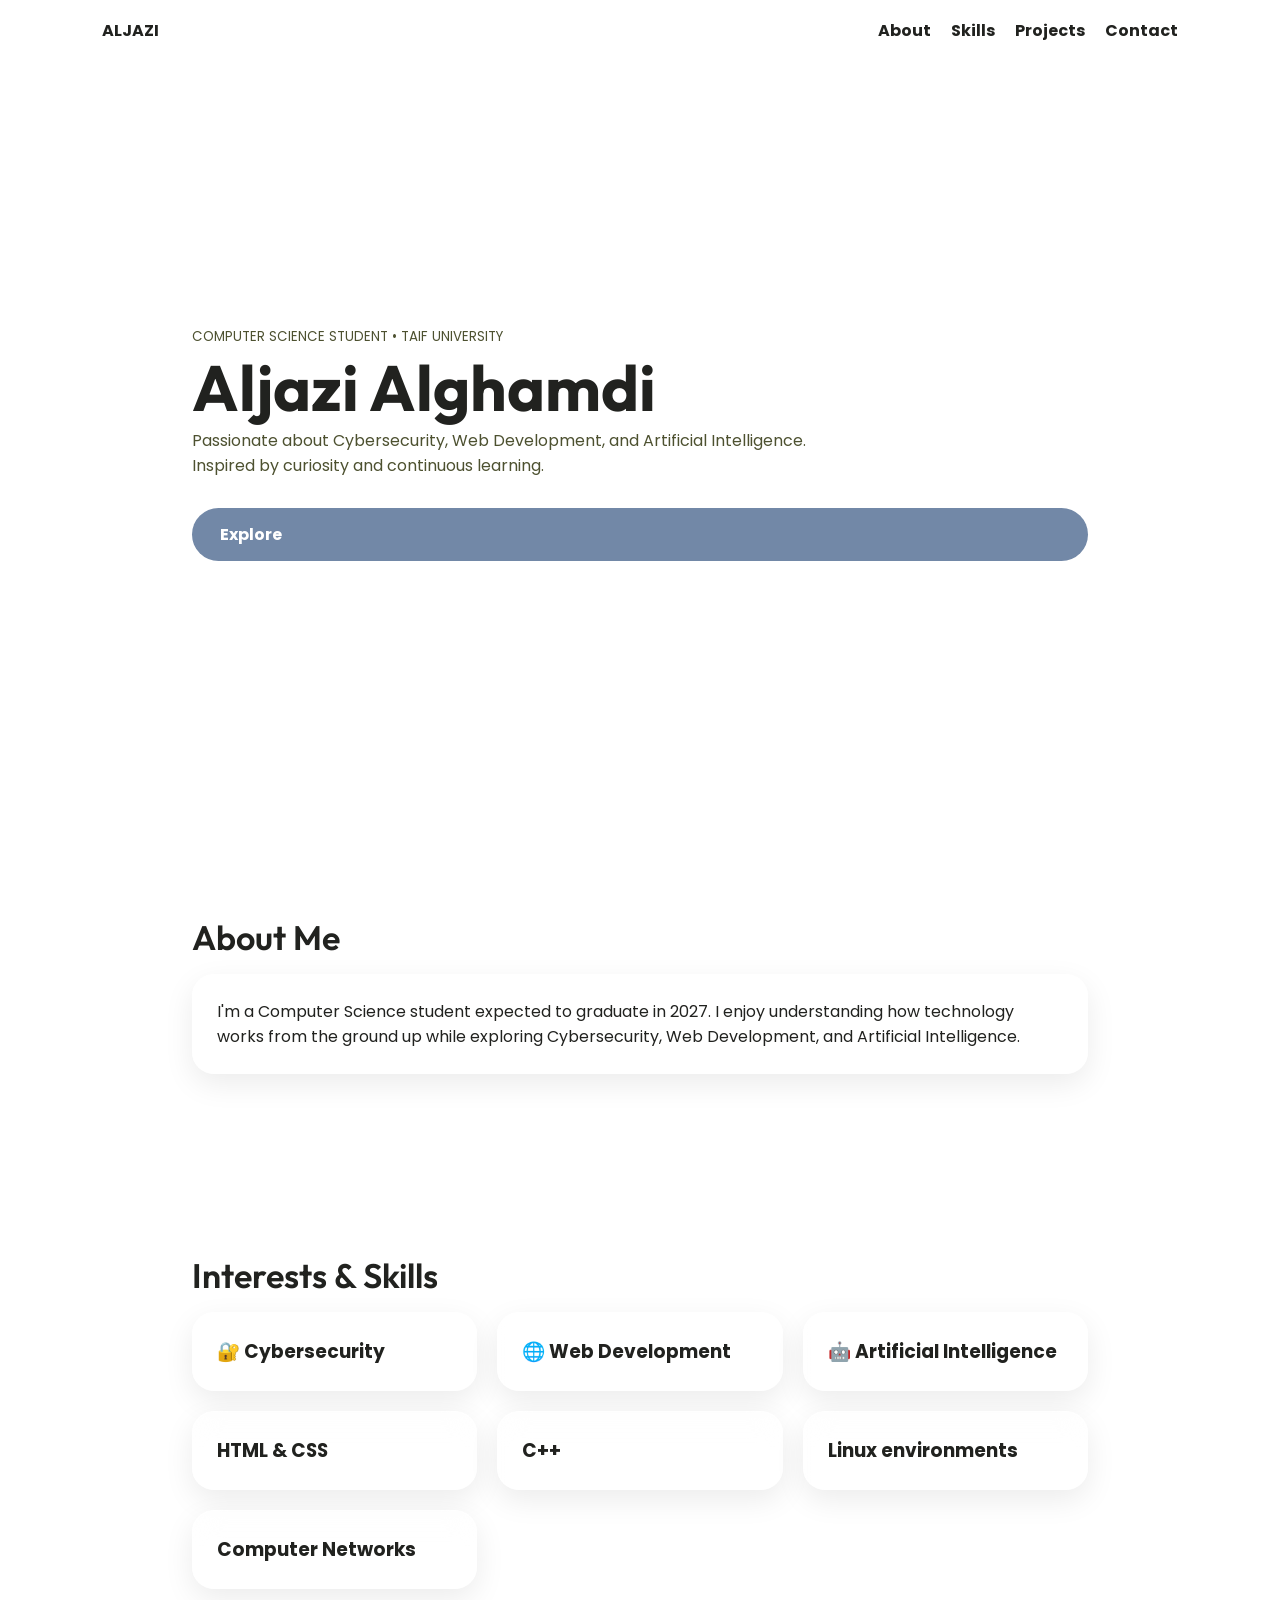
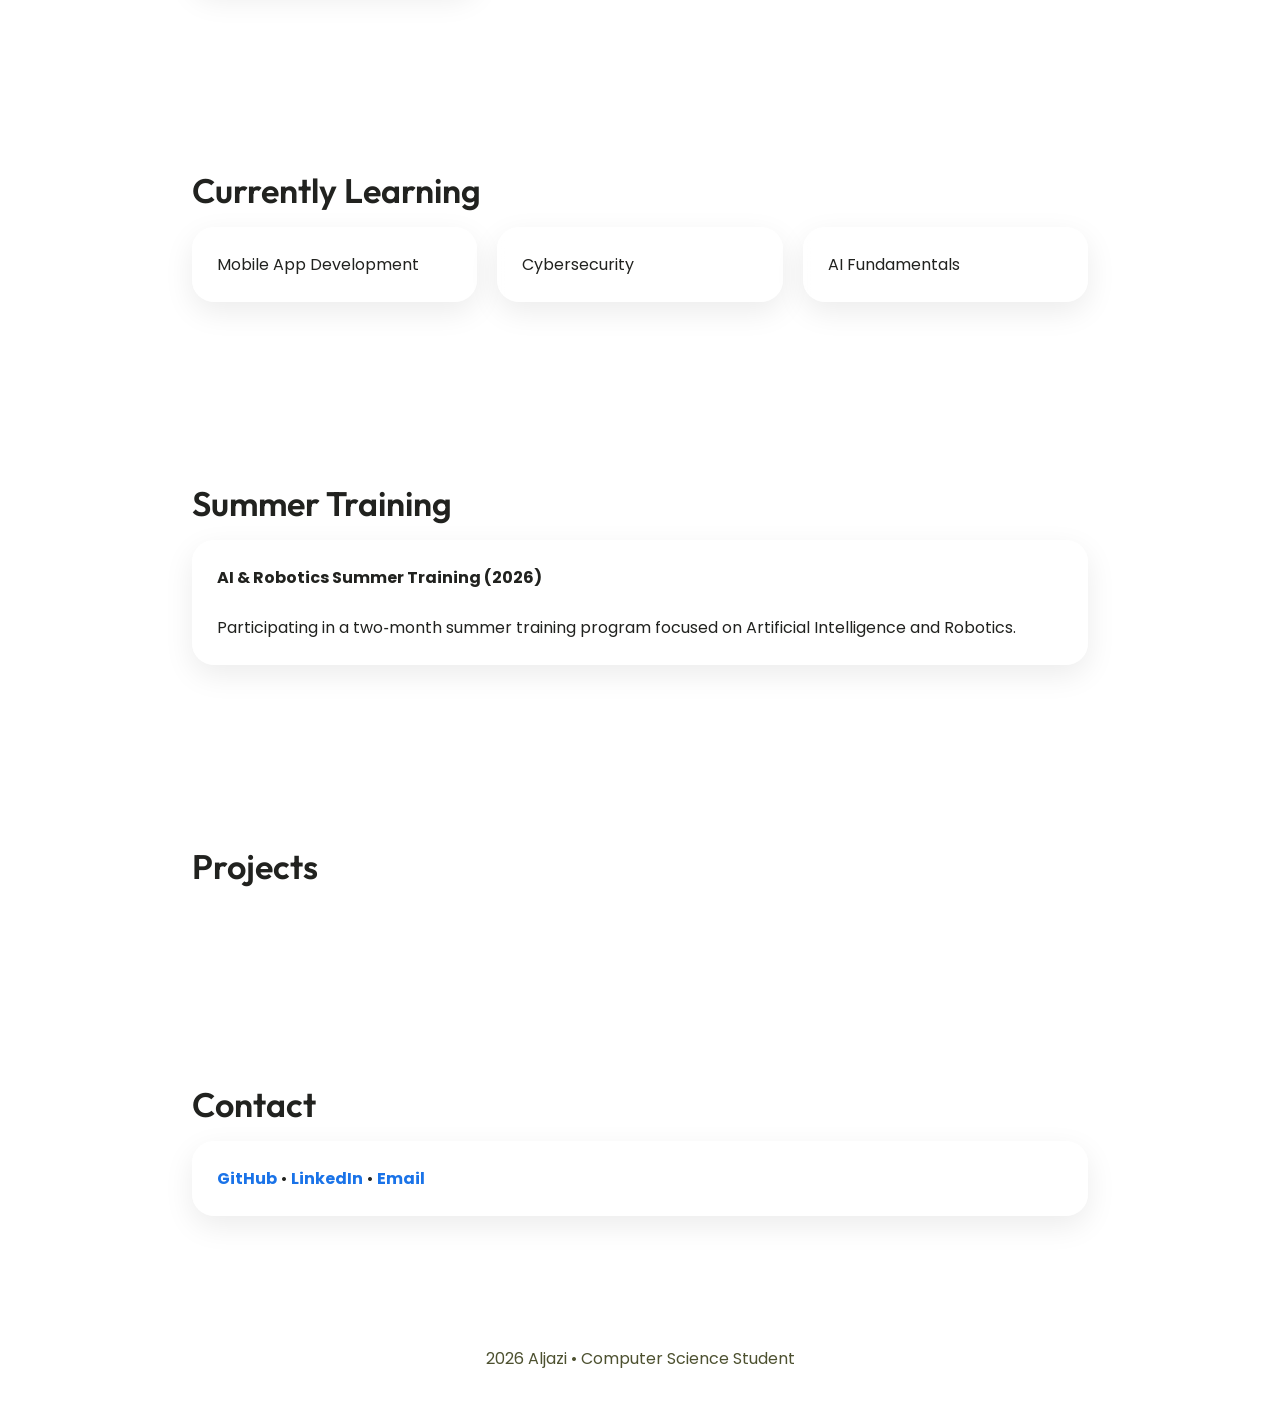
==== index.html @ b94e531d "Rename aljazi_portfolio.html to index.html" ====
<!DOCTYPE html>
<html lang="en">
<head>
<meta charset="UTF-8">
<meta name="viewport" content="width=device-width,initial-scale=1">
<title>Jazi Portfolio</title>
<link href="https://fonts.googleapis.com/css2?family=Outfit:wght@300;500;700&family=Poppins:wght@300;400;600&display=swap" rel="stylesheet">
<style>
:root {
  --accent: #7288A7;
  --text: #21221F;
  --sub: #4D5130;

  --bg-image: url('https://i.pinimg.com/1200x/e5/97/0e/e5970ed272420d6352b190b6c911c621.jpg');
}

* { margin: 0; padding: 0; box-sizing: border-box; }
html { scroll-behavior: smooth; }

body {
  font-family: Poppins, sans-serif;

  background-image: var(--bg-image);
  background-size: cover;
  background-position: center;
  background-repeat: no-repeat;
  background-attachment: scroll;

  color: var(--text);
}

body:before, body:after { display: none; }

header { position: sticky; top: 0; background: rgba(255, 255, 255, .35); backdrop-filter: blur(15px); padding: 18px 8%; display: flex; justify-content: space-between; }
nav a { margin-left: 20px; color: var(--text); text-decoration: none; }
section { max-width: 1100px; margin: auto; padding: 90px 8%; }
.hero { min-height: 85vh; display: flex; flex-direction: column; justify-content: center; }
h1 { font: 700 64px Outfit, sans-serif; }
h2 { font: 600 34px Outfit, sans-serif; margin-bottom: 15px; }
.sub { color: var(--sub); max-width: 650px; }
.btn { display: inline-block; margin-top: 30px; background: var(--accent); padding: 14px 28px; border-radius: 40px; color: #fff; text-decoration: none; }
.grid { display: grid; grid-template-columns: repeat(auto-fit, minmax(220px, 1fr)); gap: 20px; }
.card { background: rgba(255, 255, 255, .45); backdrop-filter: blur(15px); border: 1px solid rgba(255, 255, 255, .5); padding: 24px; border-radius: 22px; box-shadow: 0 10px 30px rgba(0, 0, 0, .08); }
small { color: var(--sub); }
footer { text-align: center; padding: 40px; color: var(--sub); }

a {
  color: #1a73e8;
  text-decoration: none;
  font-weight: bold;
}

.reveal {
  opacity: 0;
  transform: translateY(28px);
  transition: opacity .8s ease, transform .8s ease;
}
.reveal.show {
  opacity: 1;
  transform: translateY(0);
}
@media (prefers-reduced-motion: reduce) {
  .reveal { opacity: 1; transform: none; transition: none; }
}
</style>



</head>

<body>
<header><strong>ALJAZI</strong><nav>
<a href="#about">About</a><a href="#skills">Skills</a><a href="#projects">Projects</a><a href="#contact">Contact</a>
</nav></header>

<section class="hero">
<small>COMPUTER SCIENCE STUDENT • TAIF UNIVERSITY</small>
<h1>Aljazi Alghamdi</h1>
<p class="sub">Passionate about Cybersecurity, Web Development, and Artificial Intelligence. Inspired by curiosity and continuous learning.</p>
<a class="btn" href="#about">Explore</a>
</section>

<section id="about">
<h2 class="reveal">About Me</h2>
<div class="card reveal">
I'm a Computer Science student expected to graduate in 2027. I enjoy understanding how technology works from the ground up while exploring Cybersecurity, Web Development, and Artificial Intelligence.
</div>
</section>

<section id="skills">
<h2 class="reveal">Interests & Skills</h2>
<div class="grid">
<div class="card reveal"><h3>🔐 Cybersecurity</h3></div>
<div class="card reveal"><h3>🌐 Web Development</h3></div>
<div class="card reveal"><h3>🤖 Artificial Intelligence</h3></div>
<div class="card reveal"><h3>HTML & CSS</h3></div>
<div class="card reveal"><h3>C++</h3></div>
<div class="card reveal"><h3>Linux environments</h3></div>
<div class="card reveal"><h3>Computer Networks</h3></div>
</div>
</section>

<section>
<h2 class="reveal">Currently Learning</h2>
<div class="grid">
<div class="card reveal">Mobile App Development</div>
<div class="card reveal">Cybersecurity</div>
<div class="card reveal">AI Fundamentals</div>
</div>
</section>

<section>
<h2 class="reveal">Summer Training</h2>
<div class="card reveal">
<b>AI & Robotics Summer Training (2026)</b><br><br>
Participating in a two‑month summer training program focused on
 Artificial Intelligence and Robotics.
</div>
</section>

<section id="projects">
<h2 class="reveal">Projects</h2>
<div class="grid">
</div>
</section>

<section id="contact">
<h2 class="reveal">Contact</h2>
<div class="card reveal">
<a href="https://github.com/jzi88">GitHub</a> • <a  href="https://www.linkedin.com/in/jazi-alghamdi-b6480a381?utm_source=share_via&utm_content=profile&utm_medium=member_ios">LinkedIn</a> • <a href="https://mail.google.com/mail/?view=cm&fs=1&to=jaziii30jj@gmail.com" target="_blank" rel="noopener">Email </a>
</div>
</section>

<footer> 2026 Aljazi • Computer Science Student</footer>

<script>
  const revealEls = document.querySelectorAll('.reveal');
  const io = new IntersectionObserver((entries) => {
    entries.forEach(entry => {
      if (entry.isIntersecting) {
        entry.target.classList.add('show');
      }
    });
  }, { threshold: 0.15 });
  revealEls.forEach(el => io.observe(el));
</script>

</body></html>
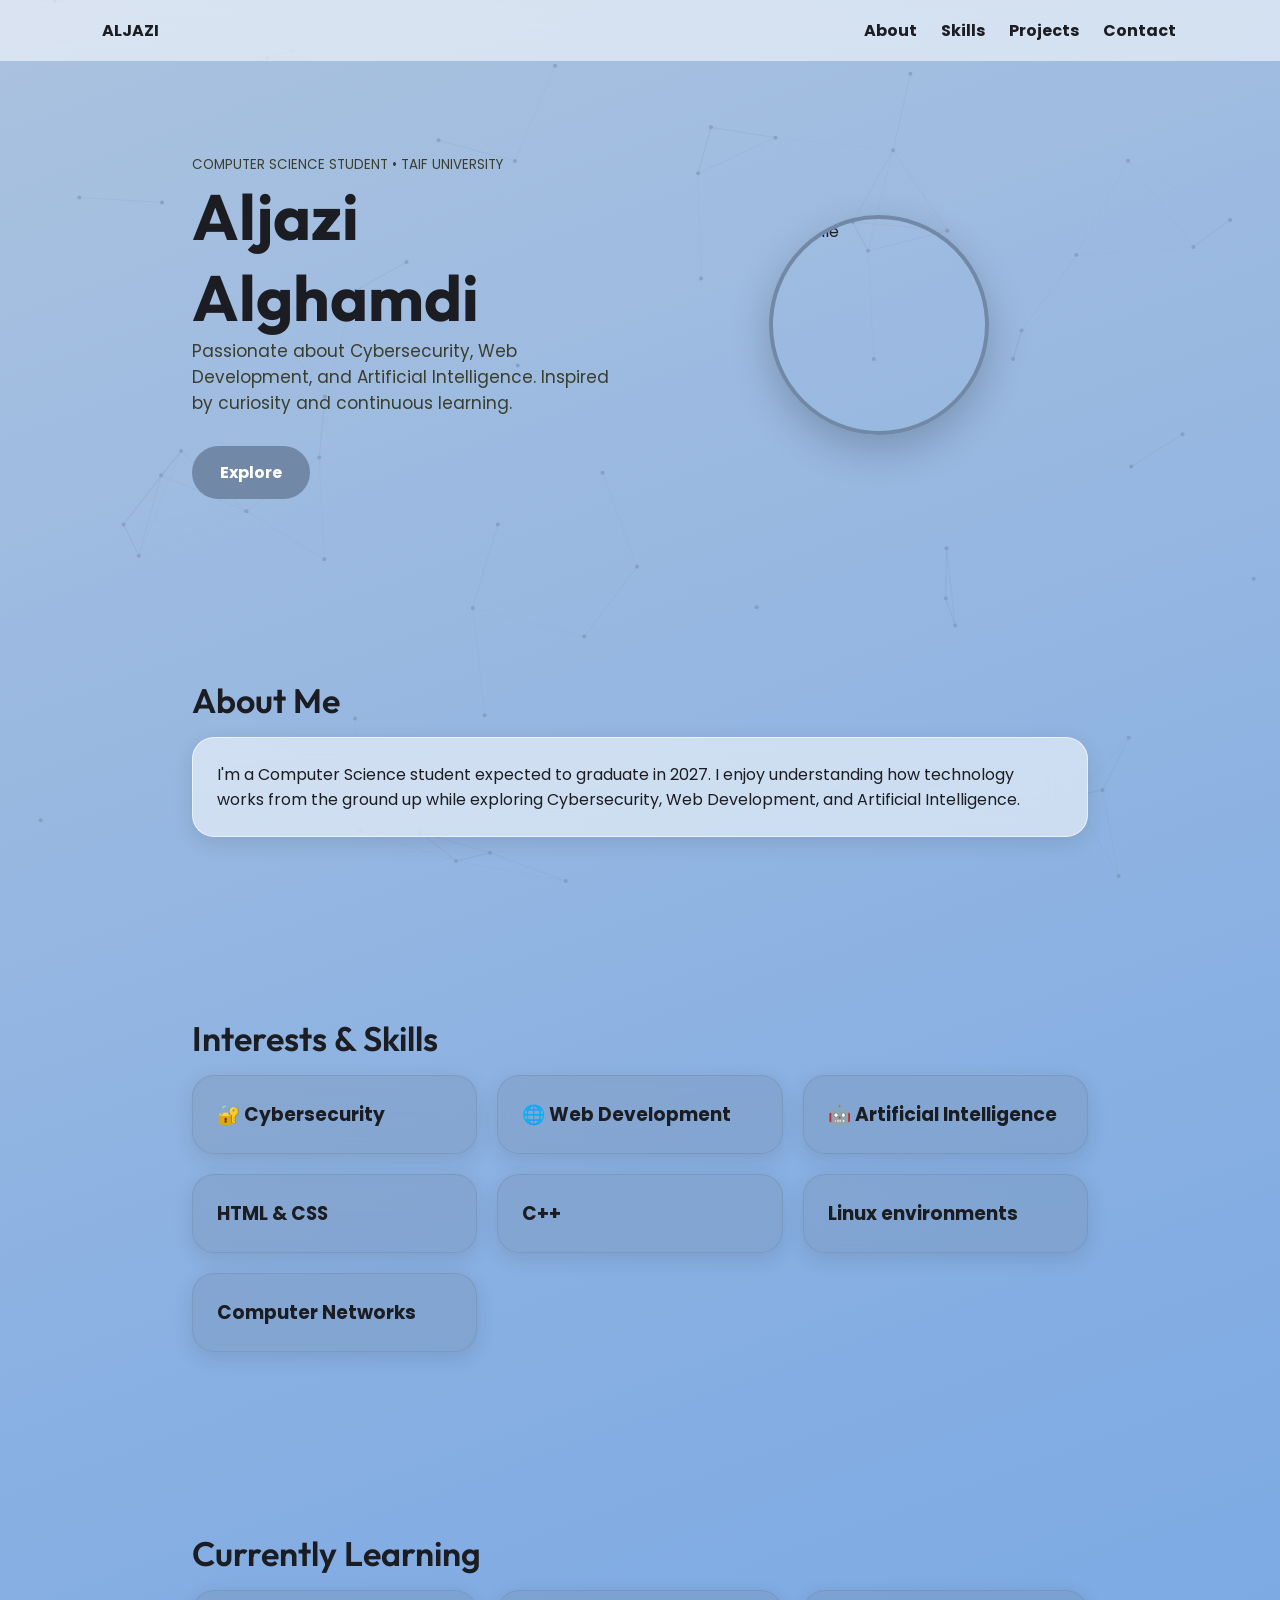
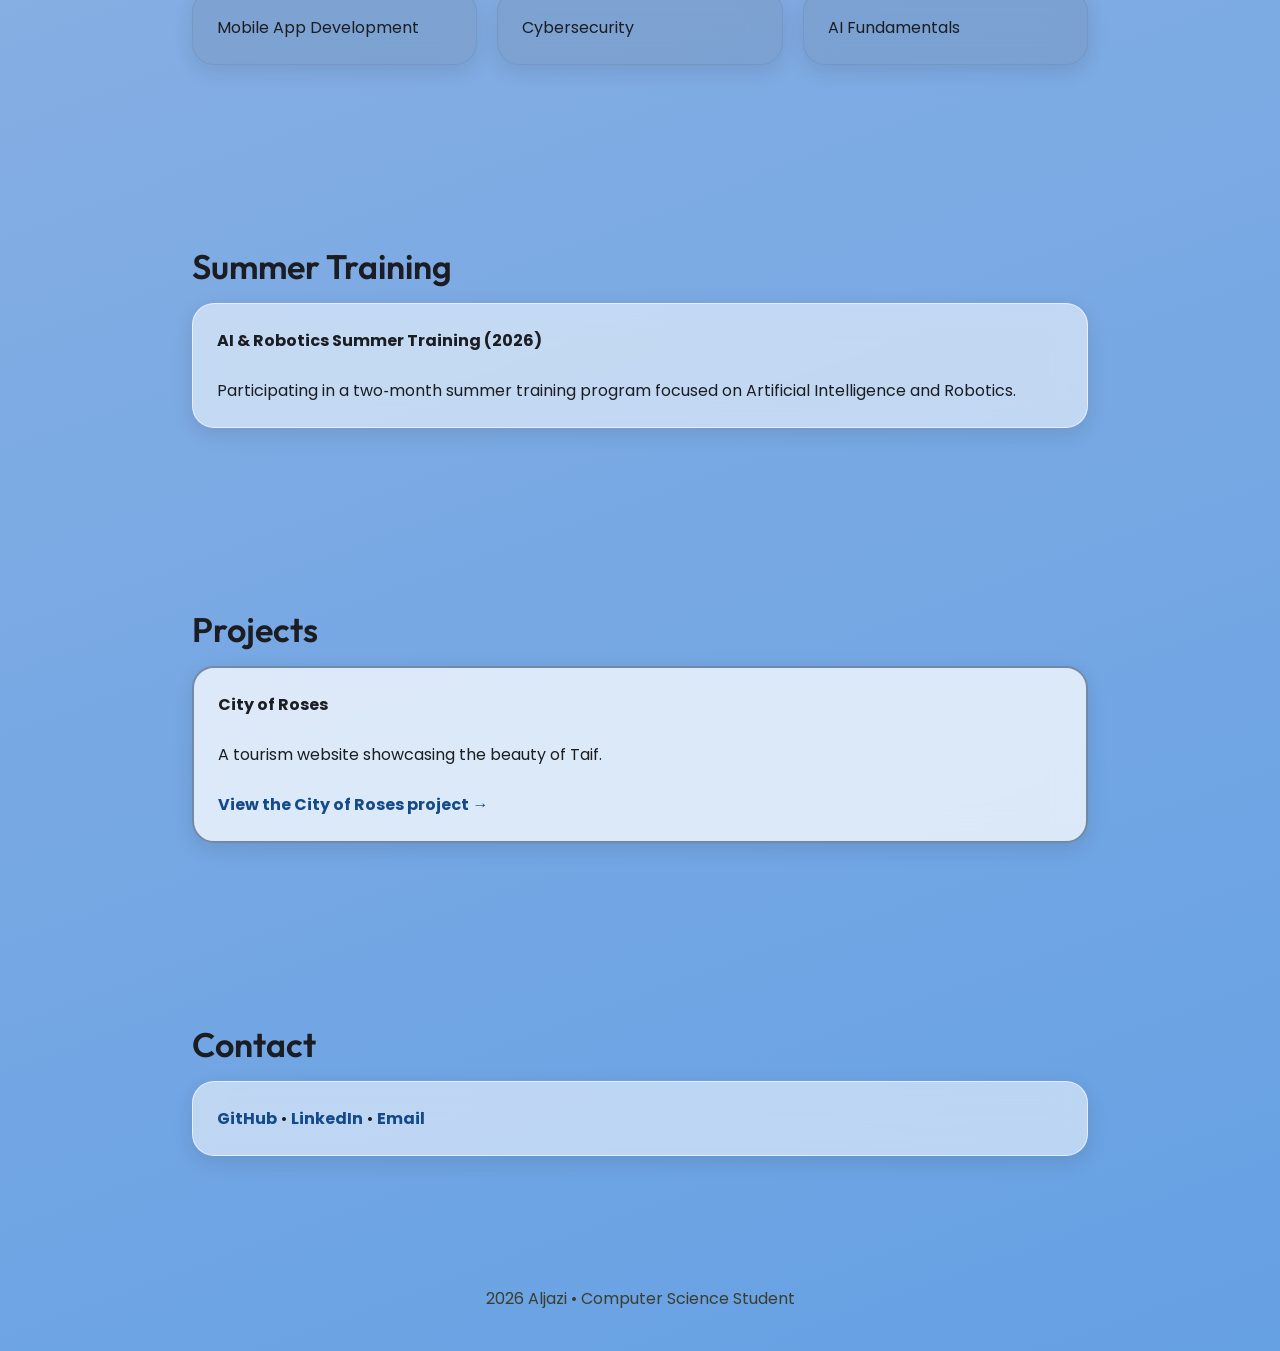
==== commit a77dd64e: "Update index.html" ====
--- a/index.html
+++ b/index.html
@@ -3,69 +3,10 @@
 <head>
 <meta charset="UTF-8">
 <meta name="viewport" content="width=device-width,initial-scale=1">
+<meta name="description" content="Aljazi Alghamdi — Computer Science student at Taif University, interested in Cybersecurity, Web Development, and AI.">
 <title>Jazi Portfolio</title>
 <link href="https://fonts.googleapis.com/css2?family=Outfit:wght@300;500;700&family=Poppins:wght@300;400;600&display=swap" rel="stylesheet">
-<style>
-:root {
-  --accent: #7288A7;
-  --text: #21221F;
-  --sub: #4D5130;
-
-  --bg-image: url('https://i.pinimg.com/1200x/e5/97/0e/e5970ed272420d6352b190b6c911c621.jpg');
-}
-
-* { margin: 0; padding: 0; box-sizing: border-box; }
-html { scroll-behavior: smooth; }
-
-body {
-  font-family: Poppins, sans-serif;
-
-  background-image: var(--bg-image);
-  background-size: cover;
-  background-position: center;
-  background-repeat: no-repeat;
-  background-attachment: scroll;
-
-  color: var(--text);
-}
-
-body:before, body:after { display: none; }
-
-header { position: sticky; top: 0; background: rgba(255, 255, 255, .35); backdrop-filter: blur(15px); padding: 18px 8%; display: flex; justify-content: space-between; }
-nav a { margin-left: 20px; color: var(--text); text-decoration: none; }
-section { max-width: 1100px; margin: auto; padding: 90px 8%; }
-.hero { min-height: 85vh; display: flex; flex-direction: column; justify-content: center; }
-h1 { font: 700 64px Outfit, sans-serif; }
-h2 { font: 600 34px Outfit, sans-serif; margin-bottom: 15px; }
-.sub { color: var(--sub); max-width: 650px; }
-.btn { display: inline-block; margin-top: 30px; background: var(--accent); padding: 14px 28px; border-radius: 40px; color: #fff; text-decoration: none; }
-.grid { display: grid; grid-template-columns: repeat(auto-fit, minmax(220px, 1fr)); gap: 20px; }
-.card { background: rgba(255, 255, 255, .45); backdrop-filter: blur(15px); border: 1px solid rgba(255, 255, 255, .5); padding: 24px; border-radius: 22px; box-shadow: 0 10px 30px rgba(0, 0, 0, .08); }
-small { color: var(--sub); }
-footer { text-align: center; padding: 40px; color: var(--sub); }
-
-a {
-  color: #1a73e8;
-  text-decoration: none;
-  font-weight: bold;
-}
-
-.reveal {
-  opacity: 0;
-  transform: translateY(28px);
-  transition: opacity .8s ease, transform .8s ease;
-}
-.reveal.show {
-  opacity: 1;
-  transform: translateY(0);
-}
-@media (prefers-reduced-motion: reduce) {
-  .reveal { opacity: 1; transform: none; transition: none; }
-}
-</style>
-
-
-
+<link rel="stylesheet" href="style0.css">
 </head>
 
 <body>
@@ -73,11 +14,25 @@
 <a href="#about">About</a><a href="#skills">Skills</a><a href="#projects">Projects</a><a href="#contact">Contact</a>
 </nav></header>
 
-<section class="hero">
-<small>COMPUTER SCIENCE STUDENT • TAIF UNIVERSITY</small>
-<h1>Aljazi Alghamdi</h1>
-<p class="sub">Passionate about Cybersecurity, Web Development, and Artificial Intelligence. Inspired by curiosity and continuous learning.</p>
-<a class="btn" href="#about">Explore</a>
+<section class="hero reveal">
+
+    <div class="hero-text">
+        <small>COMPUTER SCIENCE STUDENT • TAIF UNIVERSITY</small>
+
+        <h1>Aljazi Alghamdi</h1>
+
+        <p class="sub">
+            Passionate about Cybersecurity, Web Development, and Artificial Intelligence.
+            Inspired by curiosity and continuous learning.
+        </p>
+
+        <a class="btn" href="#about">Explore</a>
+    </div>
+
+    <div class="hero-image">
+        <img src="C:\Users\jazi\Downloads\port\images\profile.png" alt="Profile">
+    </div>
+
 </section>
 
 <section id="about">
@@ -90,22 +45,22 @@
 <section id="skills">
 <h2 class="reveal">Interests & Skills</h2>
 <div class="grid">
-<div class="card reveal"><h3>🔐 Cybersecurity</h3></div>
-<div class="card reveal"><h3>🌐 Web Development</h3></div>
-<div class="card reveal"><h3>🤖 Artificial Intelligence</h3></div>
-<div class="card reveal"><h3>HTML & CSS</h3></div>
-<div class="card reveal"><h3>C++</h3></div>
-<div class="card reveal"><h3>Linux environments</h3></div>
-<div class="card reveal"><h3>Computer Networks</h3></div>
+<div class="card card-alt reveal"><h3>🔐 Cybersecurity</h3></div>
+<div class="card card-alt reveal"><h3>🌐 Web Development</h3></div>
+<div class="card card-alt reveal"><h3>🤖 Artificial Intelligence</h3></div>
+<div class="card card-alt reveal"><h3>HTML & CSS</h3></div>
+<div class="card card-alt reveal"><h3>C++</h3></div>
+<div class="card card-alt reveal"><h3>Linux environments</h3></div>
+<div class="card card-alt reveal"><h3>Computer Networks</h3></div>
 </div>
 </section>
 
 <section>
 <h2 class="reveal">Currently Learning</h2>
 <div class="grid">
-<div class="card reveal">Mobile App Development</div>
-<div class="card reveal">Cybersecurity</div>
-<div class="card reveal">AI Fundamentals</div>
+<div class="card card-alt reveal">Mobile App Development</div>
+<div class="card card-alt reveal">Cybersecurity</div>
+<div class="card card-alt reveal">AI Fundamentals</div>
 </div>
 </section>
 
@@ -120,14 +75,18 @@
 
 <section id="projects">
 <h2 class="reveal">Projects</h2>
-<div class="grid">
+<div class="card card-highlight reveal">
+<b>City of Roses</b><br><br>
+A tourism website showcasing the beauty of Taif.
+<br><br>
+<a href="https://jzi88.github.io/city-of-roses/">View the City of Roses project →</a>
 </div>
 </section>
 
 <section id="contact">
 <h2 class="reveal">Contact</h2>
 <div class="card reveal">
-<a href="https://github.com/jzi88">GitHub</a> • <a  href="https://www.linkedin.com/in/jazi-alghamdi-b6480a381?utm_source=share_via&utm_content=profile&utm_medium=member_ios">LinkedIn</a> • <a href="https://mail.google.com/mail/?view=cm&fs=1&to=jaziii30jj@gmail.com" target="_blank" rel="noopener">Email </a>
+<a href="https://github.com/jzi88">GitHub</a> • <a href="https://www.linkedin.com/in/jazi-alghamdi-b6480a381?utm_source=share_via&utm_content=profile&utm_medium=member_ios">LinkedIn</a> • <a href="mailto:jaziii30jj@gmail.com">Email</a>
 </div>
 </section>
 
@@ -145,4 +104,85 @@
   revealEls.forEach(el => io.observe(el));
 </script>
 
-</body></html>
+</body>
+
+<canvas id="network-canvas" style="position:fixed;top:0;left:0;width:100%;height:100%;pointer-events:none;z-index:0;opacity:0.5;"></canvas>
+
+<script>
+const netCanvas = document.getElementById('network-canvas');
+const netCtx = netCanvas.getContext('2d');
+netCanvas.width = window.innerWidth;
+netCanvas.height = window.innerHeight;
+
+let mouse = { x: null, y: null };
+let dots = [];
+const dotCount = 60;
+
+for (let i = 0; i < dotCount; i++) {
+  dots.push({
+    x: Math.random() * netCanvas.width,
+    y: Math.random() * netCanvas.height,
+    vx: (Math.random() - 0.5) * 0.5,
+    vy: (Math.random() - 0.5) * 0.5
+  });
+}
+
+window.addEventListener('mousemove', (e) => {
+  mouse.x = e.clientX;
+  mouse.y = e.clientY;
+});
+
+window.addEventListener('resize', () => {
+  netCanvas.width = window.innerWidth;
+  netCanvas.height = window.innerHeight;
+});
+
+function drawNetwork() {
+  netCtx.clearRect(0, 0, netCanvas.width, netCanvas.height);
+
+  dots.forEach(dot => {
+    dot.x += dot.vx;
+    dot.y += dot.vy;
+
+    if (dot.x < 0 || dot.x > netCanvas.width) dot.vx *= -1;
+    if (dot.y < 0 || dot.y > netCanvas.height) dot.vy *= -1;
+
+    if (mouse.x) {
+      const dx = mouse.x - dot.x;
+      const dy = mouse.y - dot.y;
+      const dist = Math.sqrt(dx * dx + dy * dy);
+      if (dist < 120) {
+        dot.x -= dx * 0.01;
+        dot.y -= dy * 0.01;
+      }
+    }
+
+    netCtx.beginPath();
+    netCtx.arc(dot.x, dot.y, 2, 0, Math.PI * 2);
+    netCtx.fillStyle = '#7288A7';
+    netCtx.fill();
+  });
+
+  for (let i = 0; i < dots.length; i++) {
+    for (let j = i + 1; j < dots.length; j++) {
+      const dx = dots[i].x - dots[j].x;
+      const dy = dots[i].y - dots[j].y;
+      const dist = Math.sqrt(dx * dx + dy * dy);
+      if (dist < 130) {
+        netCtx.beginPath();
+        netCtx.moveTo(dots[i].x, dots[i].y);
+        netCtx.lineTo(dots[j].x, dots[j].y);
+        netCtx.strokeStyle = `rgba(114, 136, 167, ${1 - dist / 130})`;
+        netCtx.lineWidth = 0.6;
+        netCtx.stroke();
+      }
+    }
+  }
+
+  requestAnimationFrame(drawNetwork);
+}
+
+drawNetwork();
+</script>
+
+</html>
--- a/style0.css
+++ b/style0.css
@@ -0,0 +1,208 @@
+:root {
+  --accent: #7288A7;
+  --text: #1B1D22;
+  --sub: #3A3E2E;
+}
+
+* {
+  margin: 0;
+  padding: 0;
+  box-sizing: border-box;
+}
+
+html {
+  scroll-behavior: smooth;
+}
+
+body {
+  font-family: Poppins, sans-serif;
+  background: linear-gradient(160deg, #abc2df 0%, #83ade3 50%, #66a1e4 100%);
+  color: var(--text);
+}
+
+header {
+  position: sticky;
+  top: 0;
+  background: rgba(255, 255, 255, .55);
+  backdrop-filter: blur(15px);
+  padding: 18px 8%;
+  display: flex;
+  justify-content: space-between;
+  z-index: 10;
+}
+
+nav a {
+  margin-left: 20px;
+  color: var(--text);
+  text-decoration: none;
+  padding: 4px 2px;
+  border-bottom: 2px solid transparent;
+  transition: border-color .25s ease;
+}
+
+nav a:hover {
+  border-color: var(--accent);
+}
+
+section {
+  max-width: 1100px;
+  margin: auto;
+  padding: 90px 8%;
+}
+
+.hero{
+    display:flex;
+    justify-content:space-between;
+    align-items:center;
+    gap:60px;
+    flex-wrap:wrap;
+}
+
+.hero-text{
+    flex:1;
+}
+
+.hero-image{
+    flex:1;
+    display:flex;
+    justify-content:center;
+}
+
+.hero-image img{
+    width:220px;
+    height:220px;
+    object-fit:cover;
+
+    border-radius:50%;
+
+    border:4px solid #7288A7;
+
+    box-shadow:0 15px 40px rgba(0,0,0,.2);
+}
+
+h1 {
+  font: 700 clamp(36px, 8vw, 64px) Outfit, sans-serif;
+}
+
+h2 {
+  font: 600 clamp(24px, 5vw, 34px) Outfit, sans-serif;
+  margin-bottom: 15px;
+}
+
+.sub {
+  color: var(--sub);
+  max-width: 650px;
+  font-size: clamp(15px, 2vw, 17px);
+}
+
+.btn {
+  display: inline-block;
+  margin-top: 30px;
+  background: var(--accent);
+  padding: 14px 28px;
+  border-radius: 40px;
+  color: #fff;
+  text-decoration: none;
+  transition: transform .25s ease, box-shadow .25s ease;
+}
+
+.btn:hover {
+  transform: translateY(-2px);
+  box-shadow: 0 8px 18px rgba(0,0,0,.18);
+}
+
+.grid {
+  display: grid;
+  grid-template-columns: repeat(auto-fit, minmax(220px, 1fr));
+  gap: 20px;
+}
+
+.card {
+  background: rgba(255, 255, 255, .55);
+  backdrop-filter: blur(15px);
+  border: 1px solid rgba(255, 255, 255, .6);
+  padding: 24px;
+  border-radius: 22px;
+  box-shadow: 0 6px 20px rgba(33, 34, 31, .12);
+  color: var(--text);
+  transition: transform .25s ease, box-shadow .25s ease;
+}
+
+.card:hover {
+  transform: translateY(-4px);
+  box-shadow: 0 10px 26px rgba(233, 235, 231, 0.509);
+}
+
+.card-alt {
+  background: rgba(114, 136, 167, .28);
+  border-color: rgba(114, 136, 167, .4);
+}
+
+.card-highlight {
+  background: rgba(255, 255, 255, .75);
+  border: 2px solid var(--accent);
+}
+
+small {
+  color: var(--sub);
+}
+
+footer {
+  text-align: center;
+  padding: 40px;
+  color: var(--sub);
+}
+
+a {
+  color: #144A8C;
+  text-decoration: none;
+  font-weight: bold;
+}
+
+a:focus-visible,
+button:focus-visible {
+  outline: 3px solid var(--accent);
+  outline-offset: 3px;
+  border-radius: 4px;
+}
+
+.reveal {
+  opacity: 0;
+  transform: translateY(28px);
+  transition: opacity .8s ease, transform .8s ease;
+}
+
+.reveal.show {
+  opacity: 1;
+  transform: translateY(0);
+}
+
+@media (prefers-reduced-motion: reduce) {
+  .reveal {
+    opacity: 1;
+    transform: none;
+    transition: none;
+  }
+}
+
+#network-canvas{
+    position: fixed;
+    top: 0;
+    left: 0;
+    width: 100%;
+    height: 100%;
+    pointer-events: none;
+    z-index: -1;
+    opacity: 0.5;
+}
+
+header,
+section,
+footer{
+    position: relative;
+    z-index: 1;
+}
+.card{
+    position: relative;
+    z-index: 2;
+}
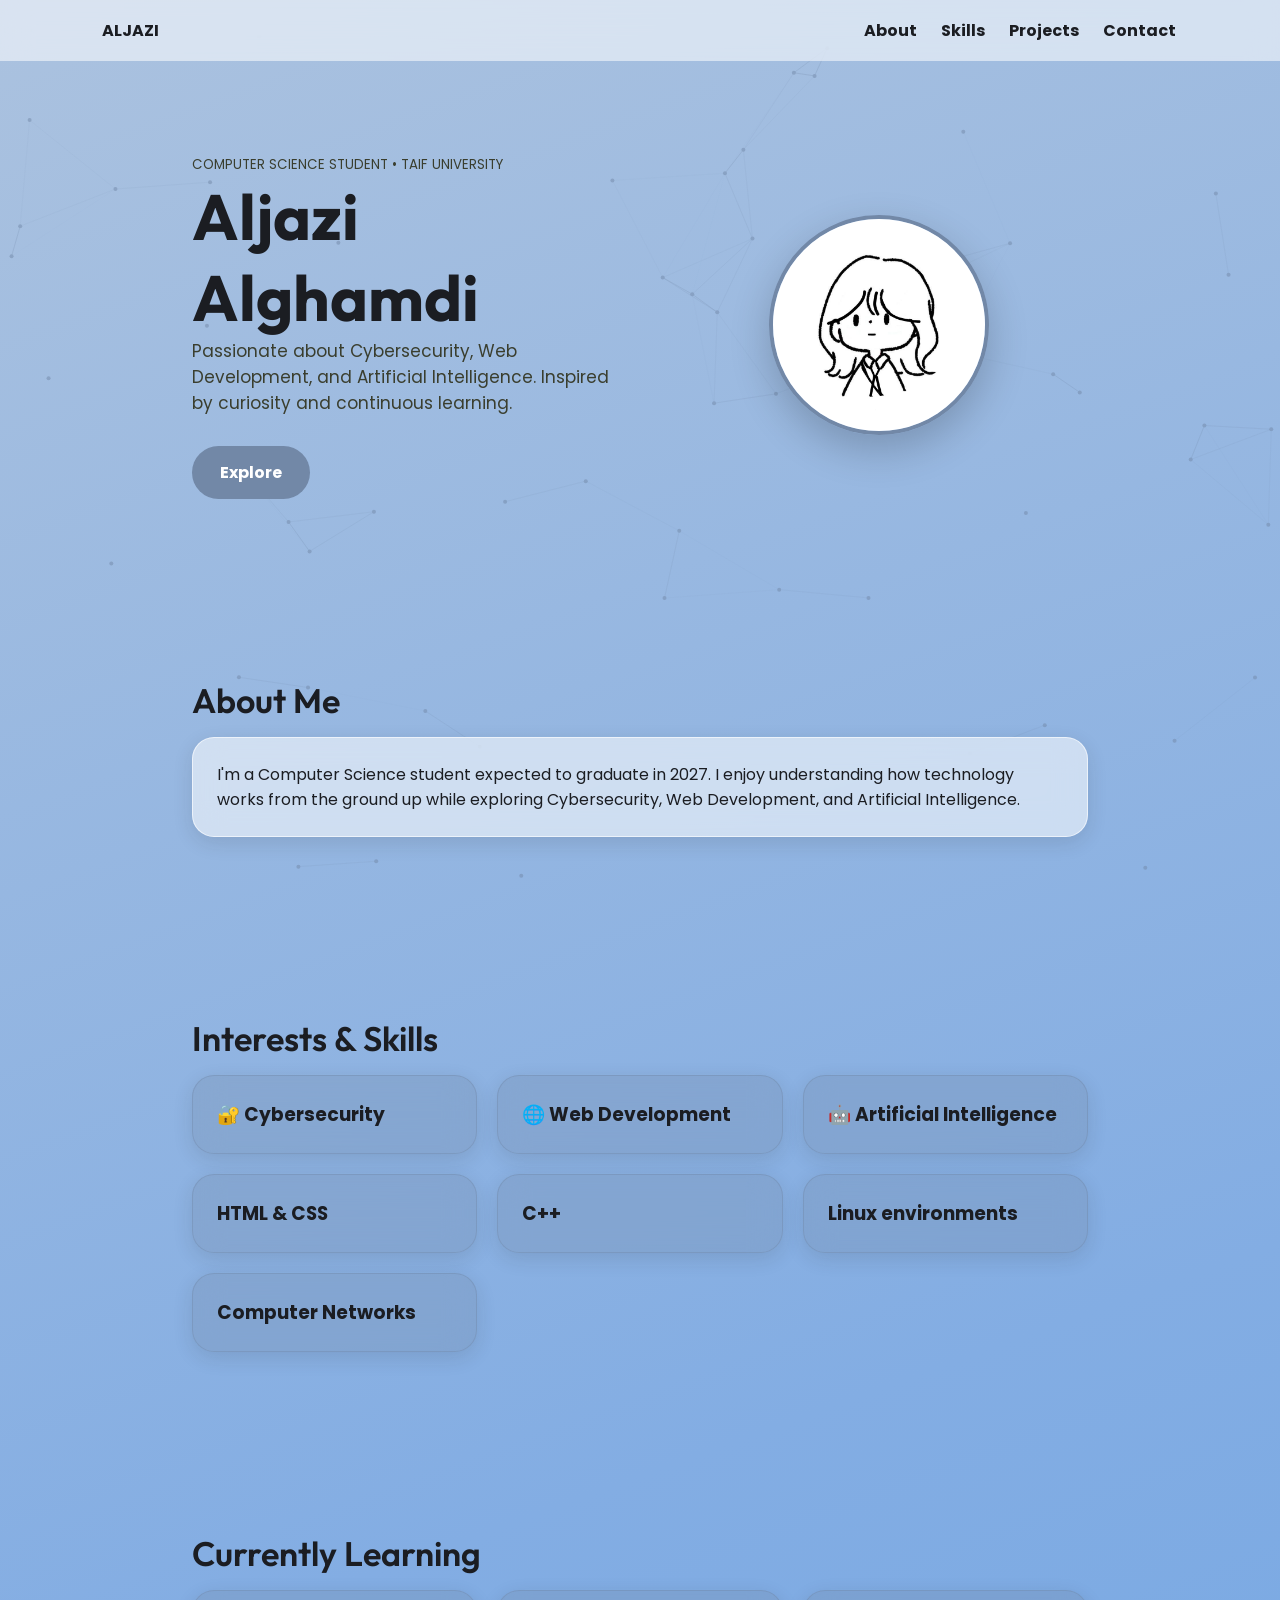
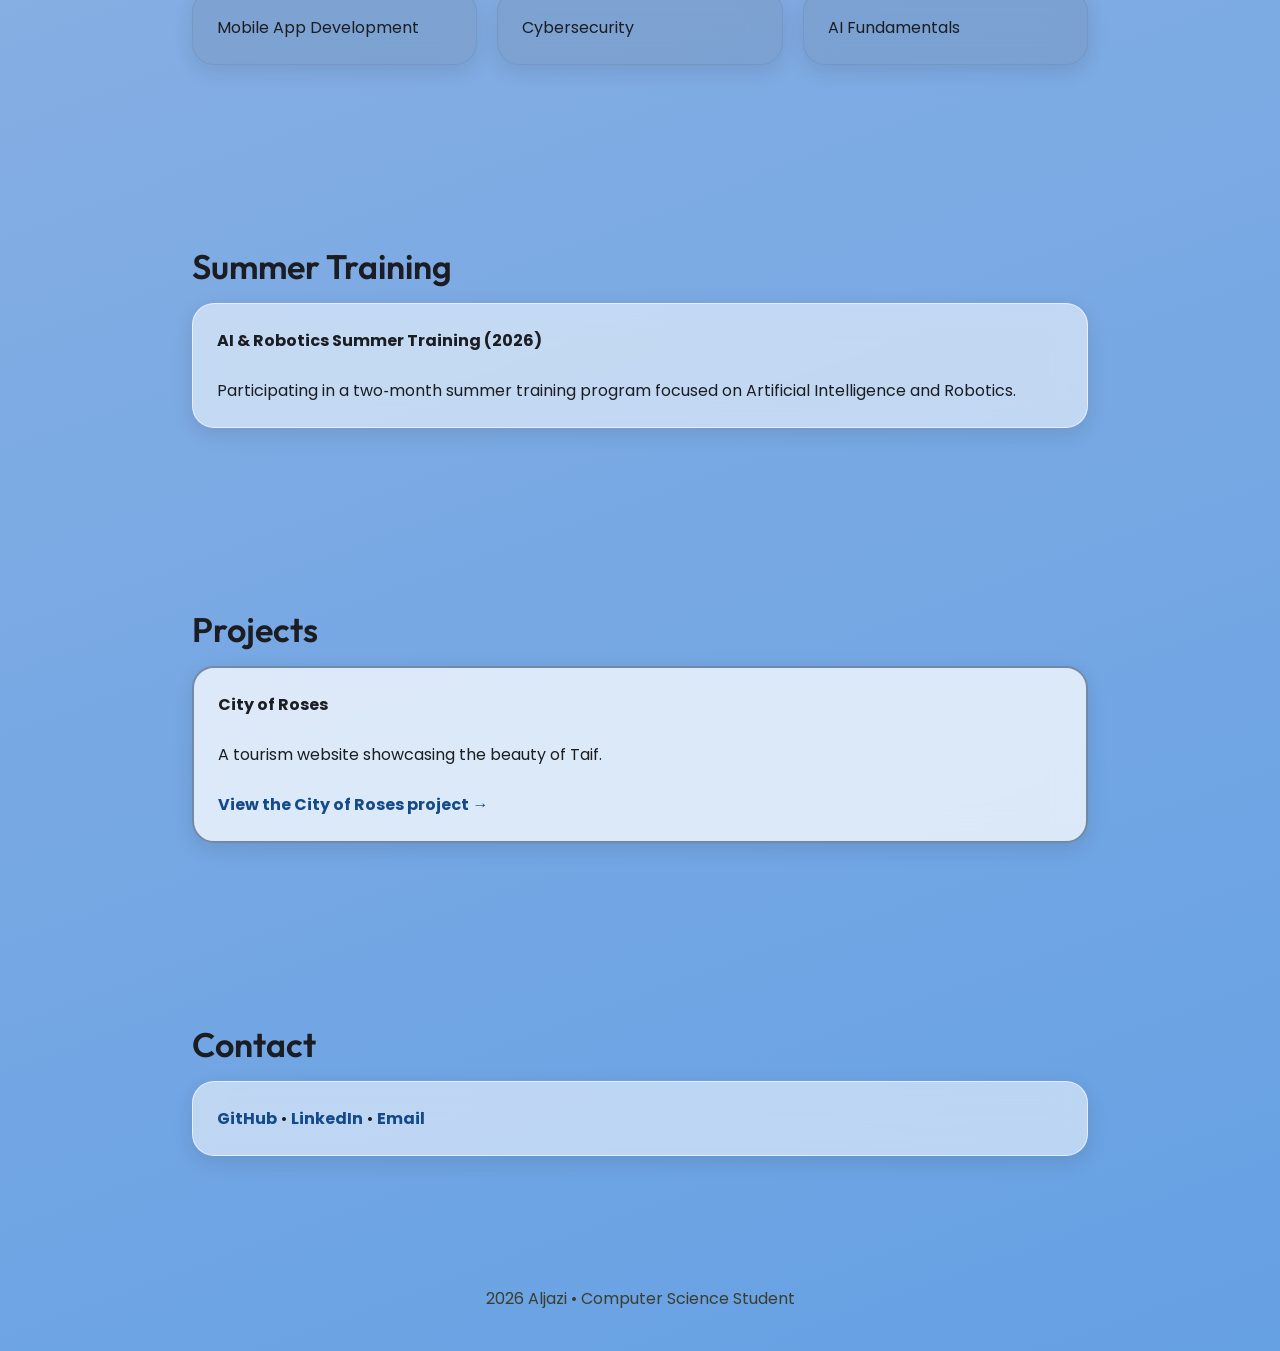
==== commit 5de96941: "Update index.html" ====
--- a/index.html
+++ b/index.html
@@ -30,7 +30,7 @@
     </div>
 
     <div class="hero-image">
-        <img src="C:\Users\jazi\Downloads\port\images\profile.png" alt="Profile">
+        <img src="images\profile.png" alt="Profile">
     </div>
 
 </section>
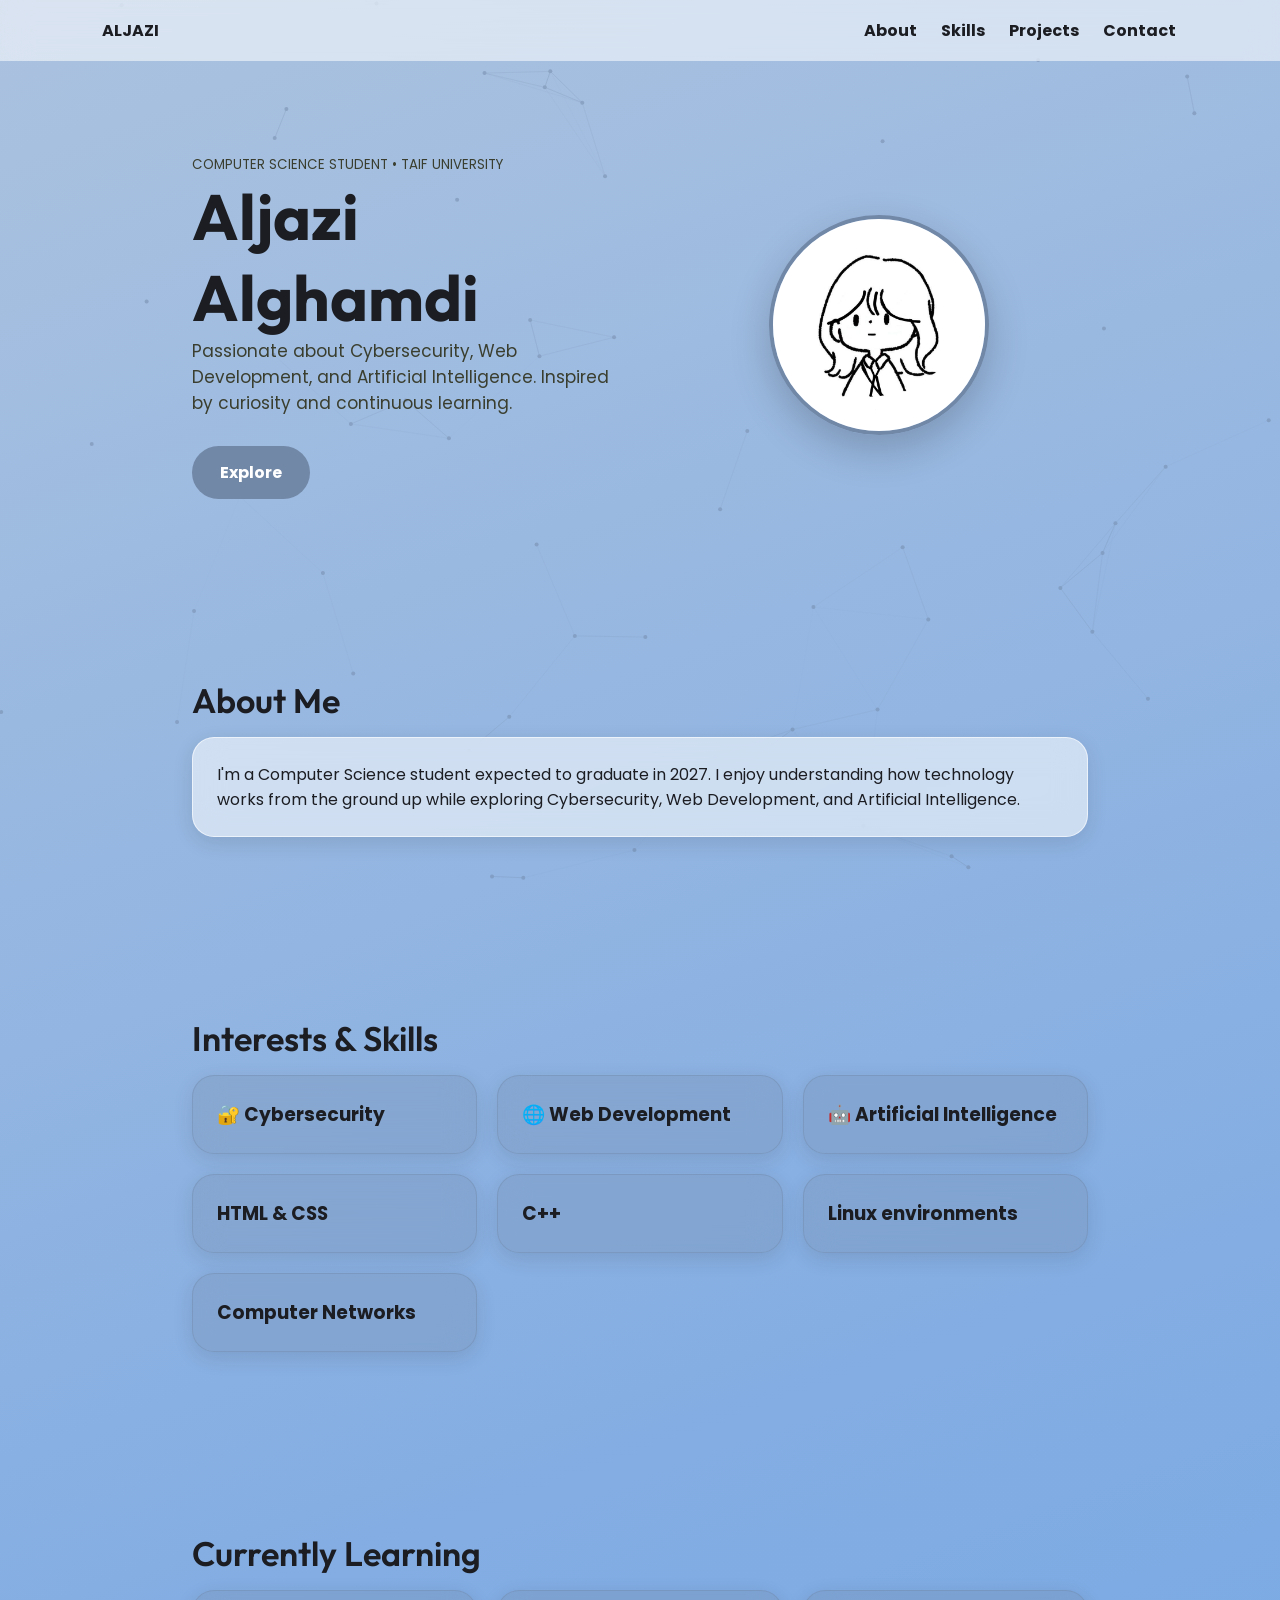
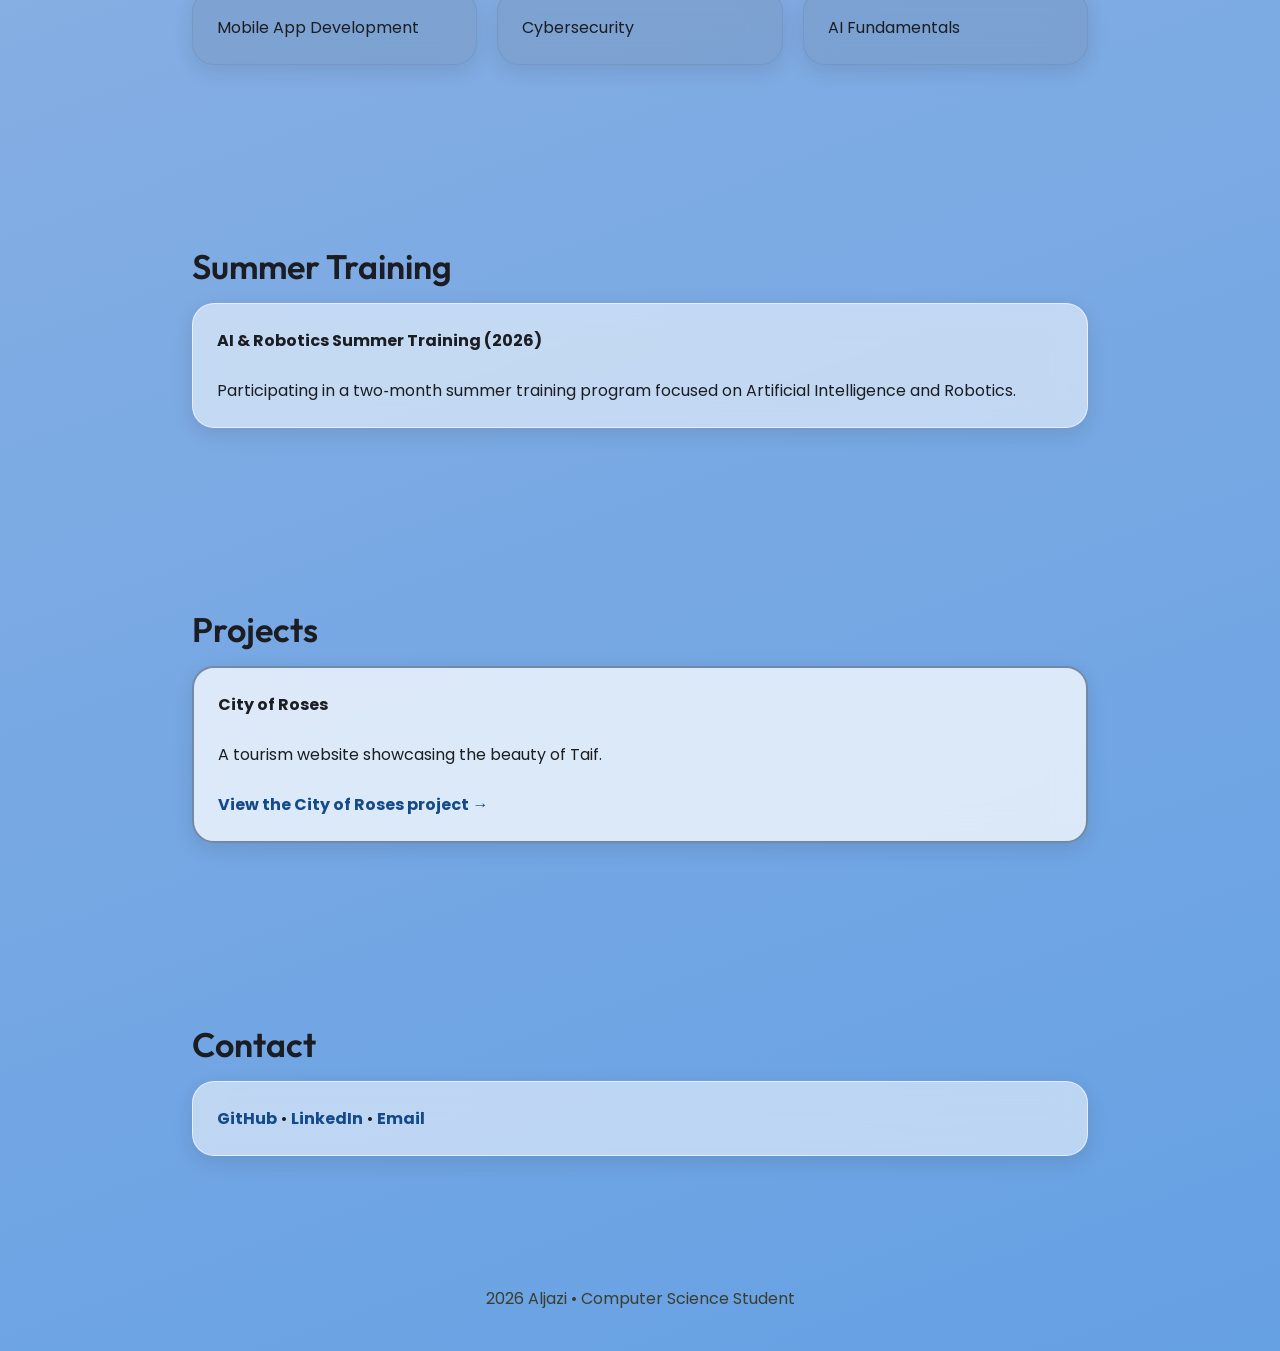
==== commit 9450f09c: "Update index.html" ====
--- a/index.html
+++ b/index.html
@@ -30,7 +30,7 @@
     </div>
 
     <div class="hero-image">
-        <img src="images\profile.png" alt="Profile">
+        <img src="images/profile.png" alt="Profile">
     </div>
 
 </section>
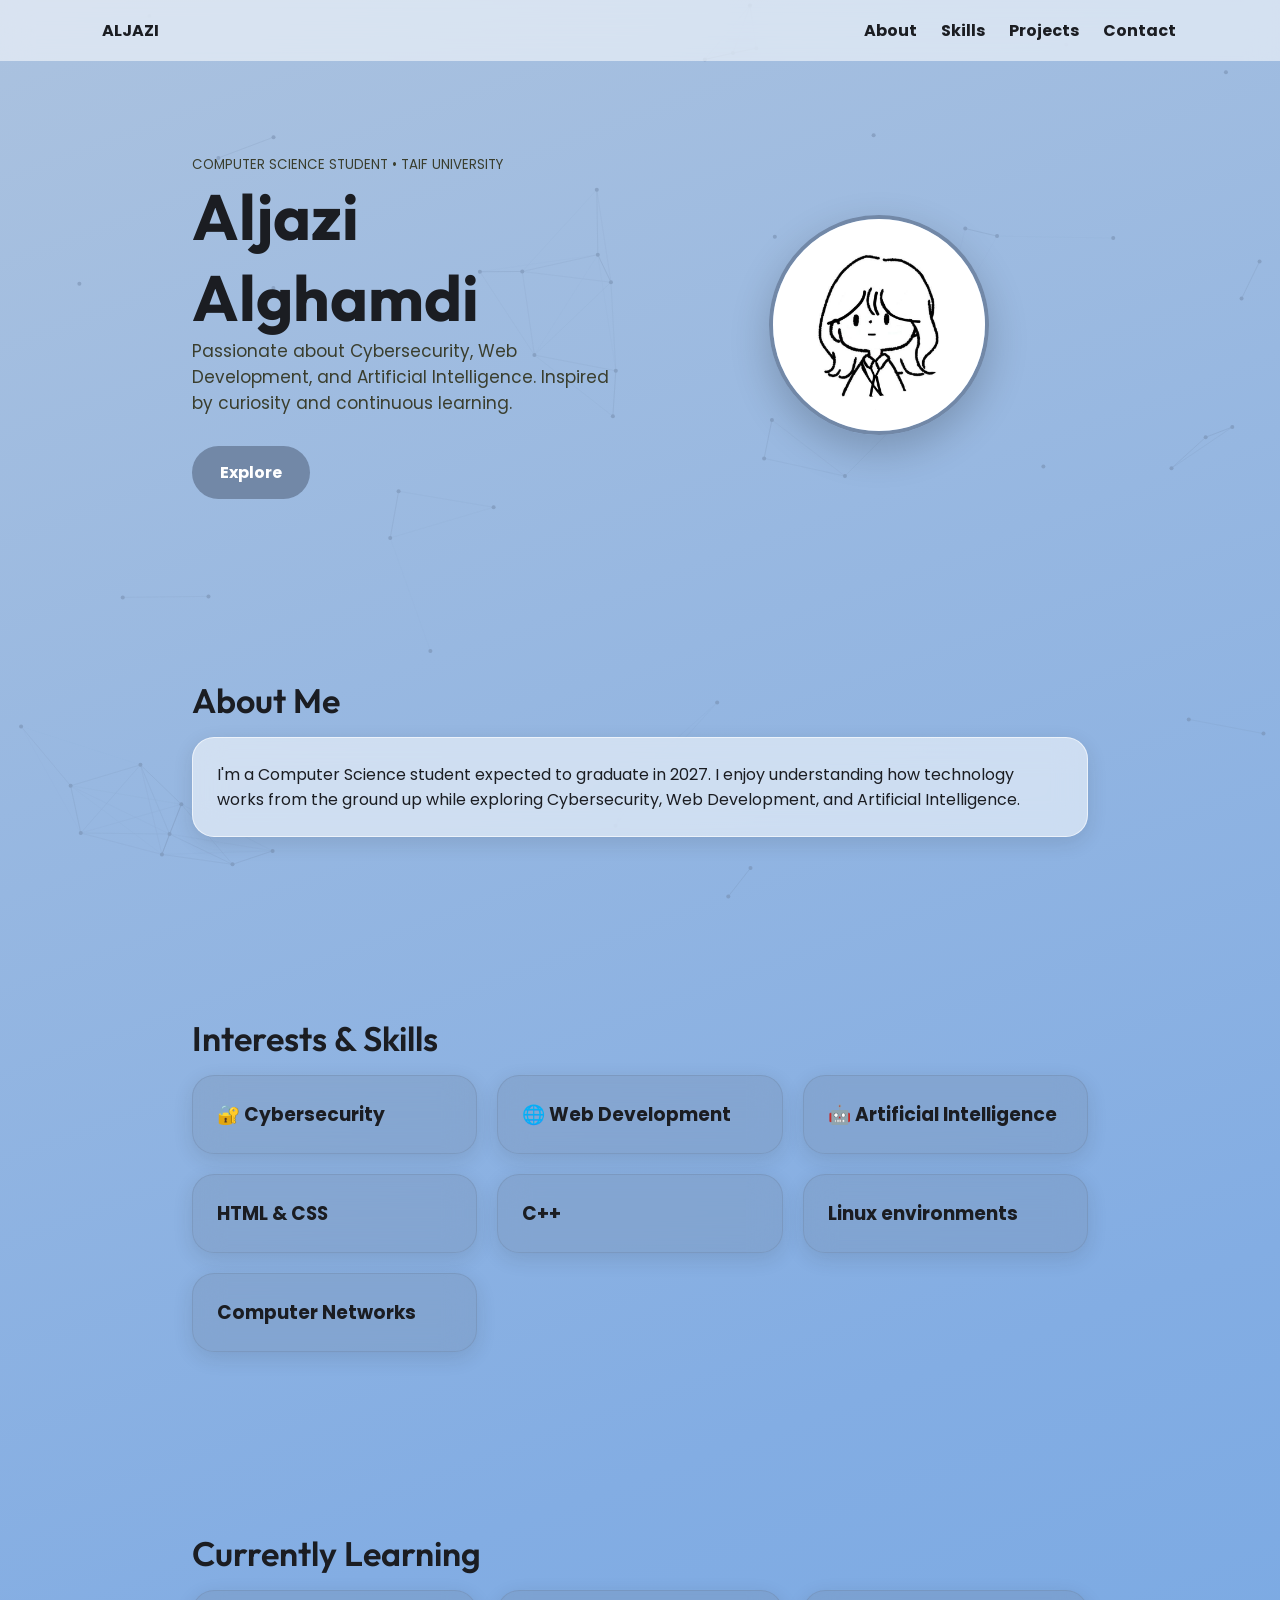
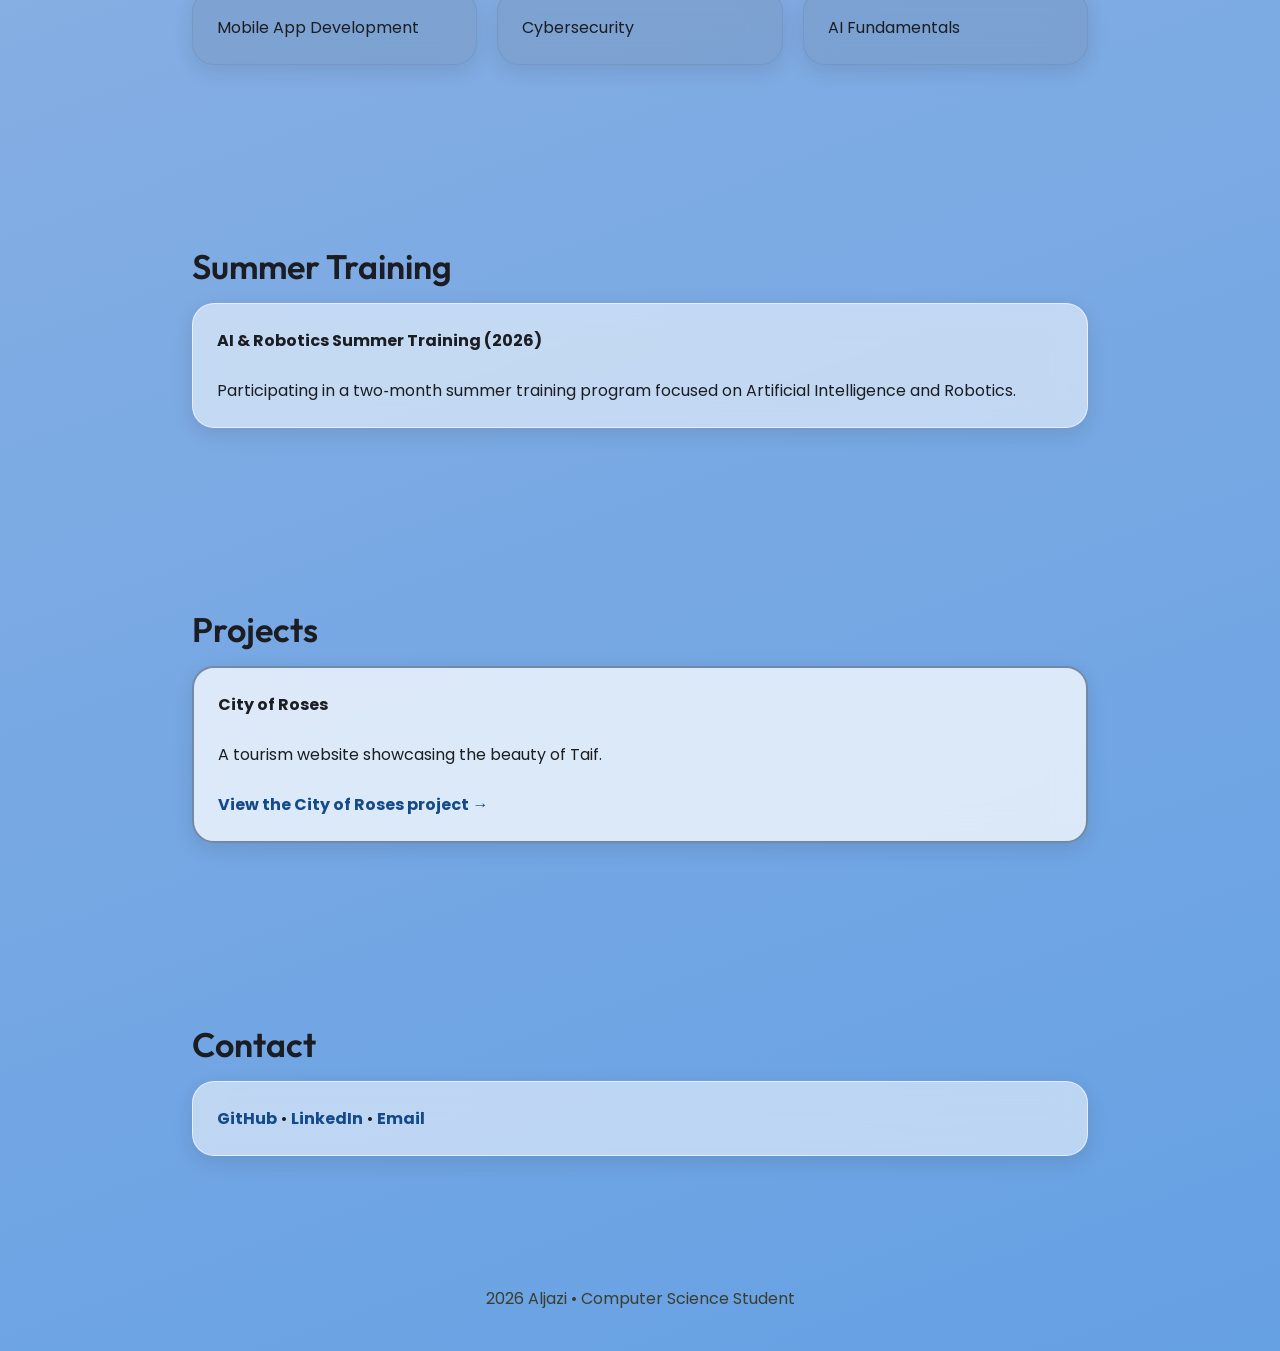
==== commit 56cfe47a: "Update LinkedIn profile link in contact section" ====
--- a/index.html
+++ b/index.html
@@ -86,7 +86,7 @@
 <section id="contact">
 <h2 class="reveal">Contact</h2>
 <div class="card reveal">
-<a href="https://github.com/jzi88">GitHub</a> • <a href="https://www.linkedin.com/in/jazi-alghamdi-b6480a381?utm_source=share_via&utm_content=profile&utm_medium=member_ios">LinkedIn</a> • <a href="mailto:jaziii30jj@gmail.com">Email</a>
+<a href="https://github.com/jzi88">GitHub</a> • <a href="https://www.linkedin.com/in/aljazi-alghamdi-b6480a381?utm_source=share_via&utm_content=profile&utm_medium=member_ios">LinkedIn</a> • <a href="mailto:jaziii30jj@gmail.com">Email</a>
 </div>
 </section>
 
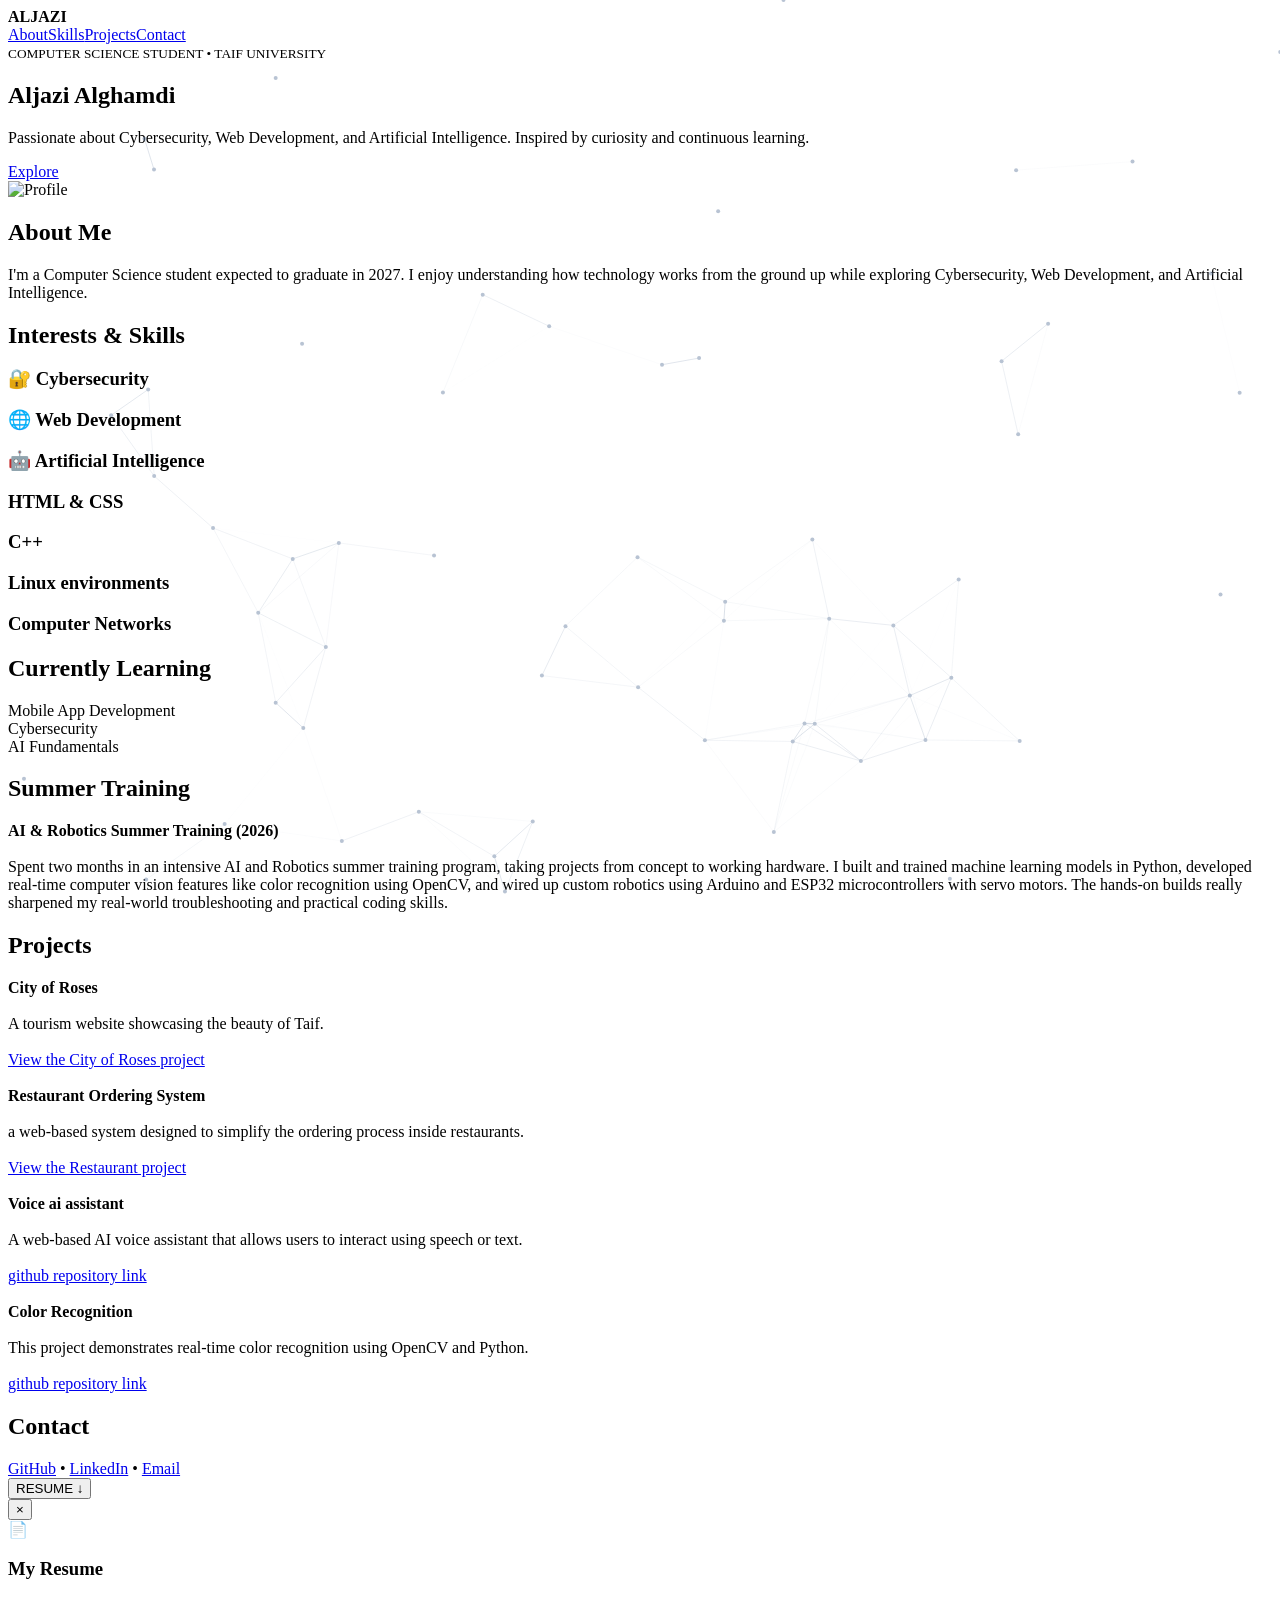
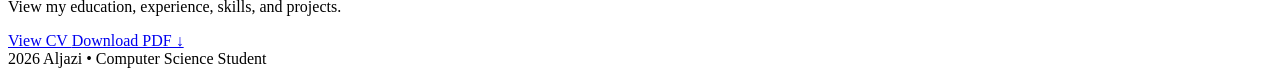
==== commit 6cfec9ac: "Enhance portfolio with new projects and resume tab Updated the portfolio page with new projects and " ====
--- a/index.html
+++ b/index.html
@@ -1,12 +1,15 @@
 <!DOCTYPE html>
 <html lang="en">
+
 <head>
+
 <meta charset="UTF-8">
 <meta name="viewport" content="width=device-width,initial-scale=1">
 <meta name="description" content="Aljazi Alghamdi — Computer Science student at Taif University, interested in Cybersecurity, Web Development, and AI.">
 <title>Jazi Portfolio</title>
 <link href="https://fonts.googleapis.com/css2?family=Outfit:wght@300;500;700&family=Poppins:wght@300;400;600&display=swap" rel="stylesheet">
-<link rel="stylesheet" href="style0.css">
+<link rel="stylesheet" href="style.css">
+
 </head>
 
 <body>
@@ -30,7 +33,7 @@
     </div>
 
     <div class="hero-image">
-        <img src="images/profile.png" alt="Profile">
+        <img src="profile.png" alt="Profile">
     </div>
 
 </section>
@@ -68,19 +71,49 @@
 <h2 class="reveal">Summer Training</h2>
 <div class="card reveal">
 <b>AI & Robotics Summer Training (2026)</b><br><br>
-Participating in a two‑month summer training program focused on
- Artificial Intelligence and Robotics.
+Spent two months in an intensive AI and Robotics summer training program,
+ taking projects from concept to working hardware. I built and trained machine
+  learning models in Python, developed real-time computer vision features like color
+   recognition using OpenCV, and wired up custom robotics using Arduino and ESP32
+    microcontrollers with servo motors. The hands-on builds really 
+sharpened my real-world troubleshooting and practical coding skills.
 </div>
 </section>
 
 <section id="projects">
+
 <h2 class="reveal">Projects</h2>
+
 <div class="card card-highlight reveal">
+
 <b>City of Roses</b><br><br>
 A tourism website showcasing the beauty of Taif.
 <br><br>
-<a href="https://jzi88.github.io/city-of-roses/">View the City of Roses project →</a>
-</div>
+<a href="https://jzi88.github.io/city-of-roses/">View the City of Roses project </a>
+
+<br><br>
+<b>Restaurant Ordering System</b><br><br>
+a web-based system designed to simplify the ordering process inside restaurants.
+<br><br>
+<a href="https://jzi88.github.io/Restaurant-Ordering-System/">View the Restaurant project </a>
+
+<br><br>
+<b>Voice ai assistant</b><br><br>
+A web-based AI voice assistant that allows users to interact using speech or text.
+<br><br>
+<a href="https://github.com/jzi88/voice-ai-assistant">github repository link</a>
+
+<br><br>
+<b>Color Recognition</b><br><br>
+This project demonstrates real-time color recognition using OpenCV and Python. 
+<br><br>
+<a href="https://github.com/jzi88/Color-Recognition-using-OpenCV">github repository link</a>
+
+
+
+</div>
+
+
 </section>
 
 <section id="contact">
@@ -89,6 +122,38 @@
 <a href="https://github.com/jzi88">GitHub</a> • <a href="https://www.linkedin.com/in/aljazi-alghamdi-b6480a381?utm_source=share_via&utm_content=profile&utm_medium=member_ios">LinkedIn</a> • <a href="mailto:jaziii30jj@gmail.com">Email</a>
 </div>
 </section>
+
+
+<!-- Resume Side Tab -->
+<div class="resume-tab">
+    <button class="resume-trigger" onclick="toggleResume()">
+        <span>RESUME</span>
+        <span class="resume-arrow">↓</span>
+    </button>
+
+    <div class="resume-panel" id="resumePanel">
+        <button class="resume-close" onclick="toggleResume()">×</button>
+
+        <div class="resume-icon">📄</div>
+
+        <h3>My Resume</h3>
+        <p>
+            View my education, experience, skills, and projects.
+        </p>
+
+        <div class="resume-buttons">
+            <a href="Aljazi_cv.pdf" target="_blank" class="resume-view">
+                View CV
+            </a>
+
+            <a href="Aljazi_cv.pdf" download class="resume-download">
+                Download PDF ↓
+            </a>
+        </div>
+    </div>
+</div>
+
+
 
 <footer> 2026 Aljazi • Computer Science Student</footer>
 
@@ -103,6 +168,8 @@
   }, { threshold: 0.15 });
   revealEls.forEach(el => io.observe(el));
 </script>
+
+
 
 </body>
 
@@ -183,6 +250,14 @@
 }
 
 drawNetwork();
+
+function toggleResume() {
+    const panel = document.getElementById("resumePanel");
+
+    panel.classList.toggle("active");
+}
+
+
 </script>
 
 </html>
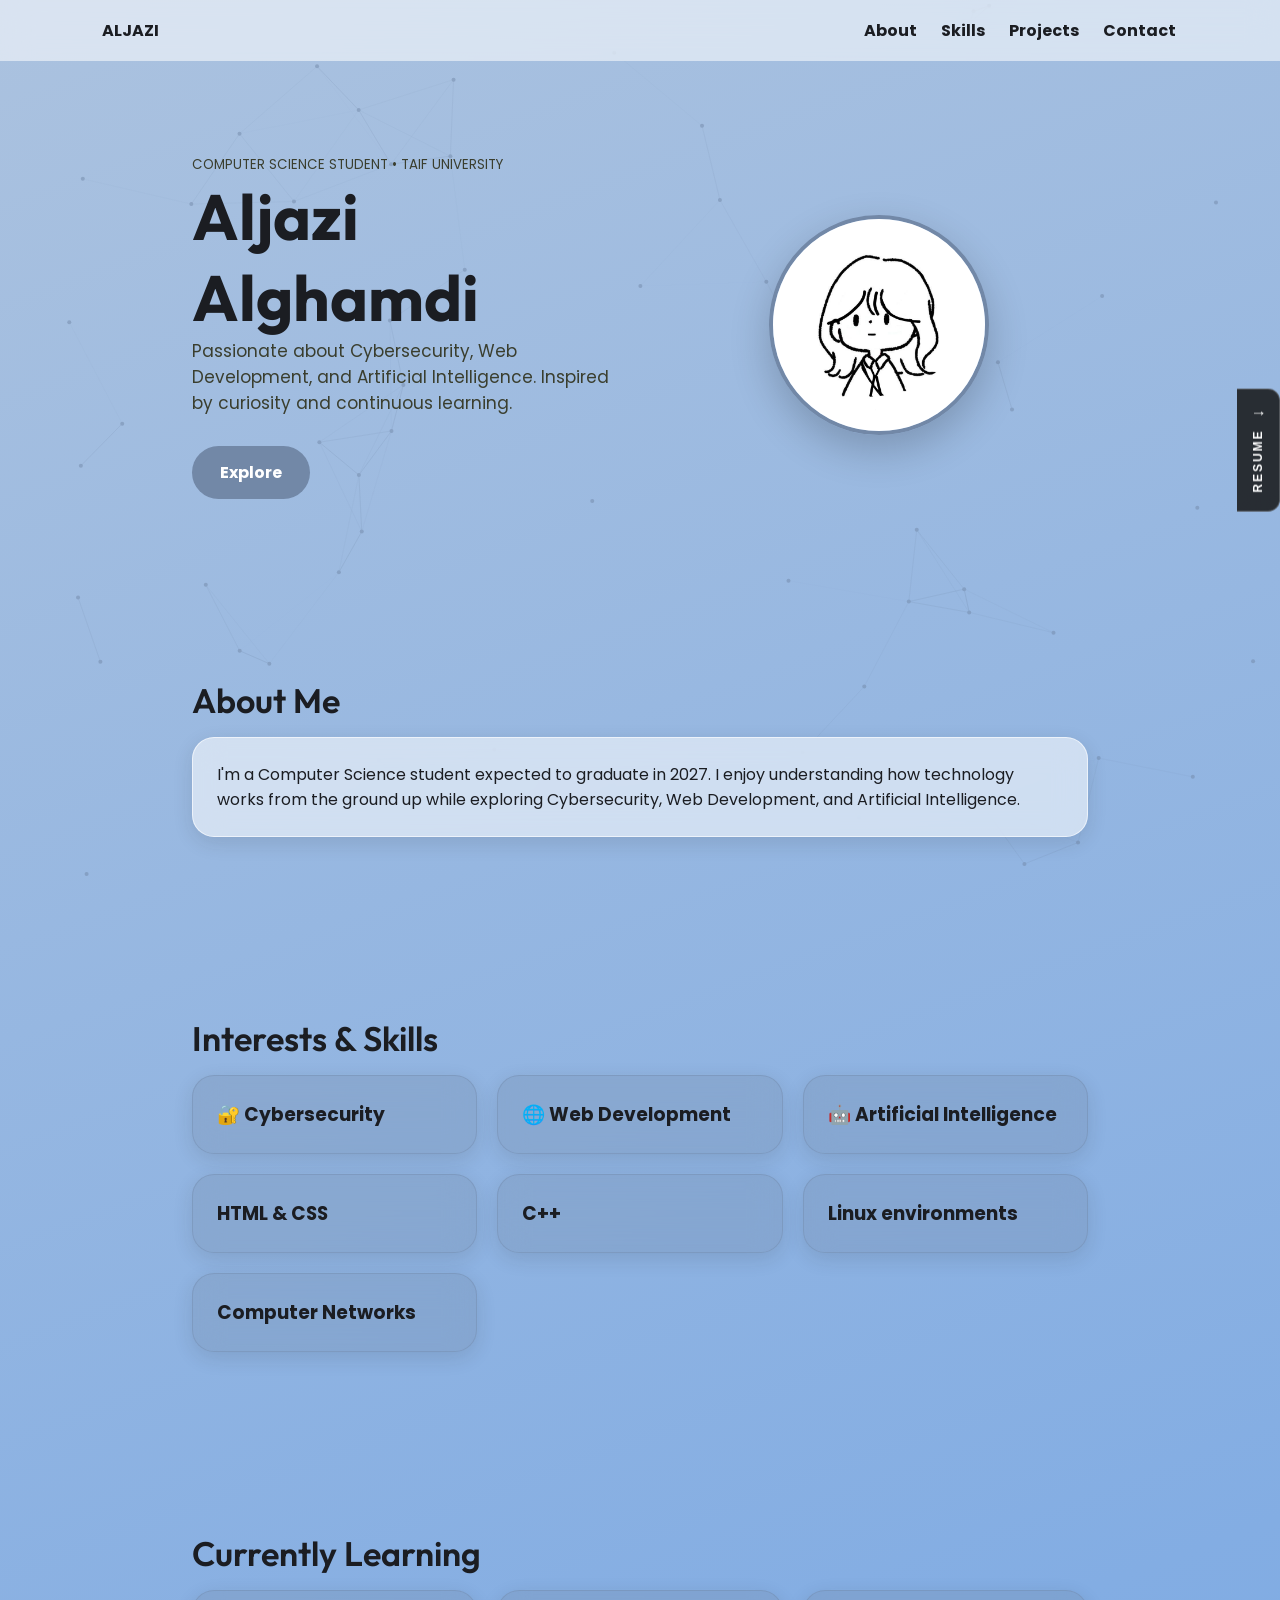
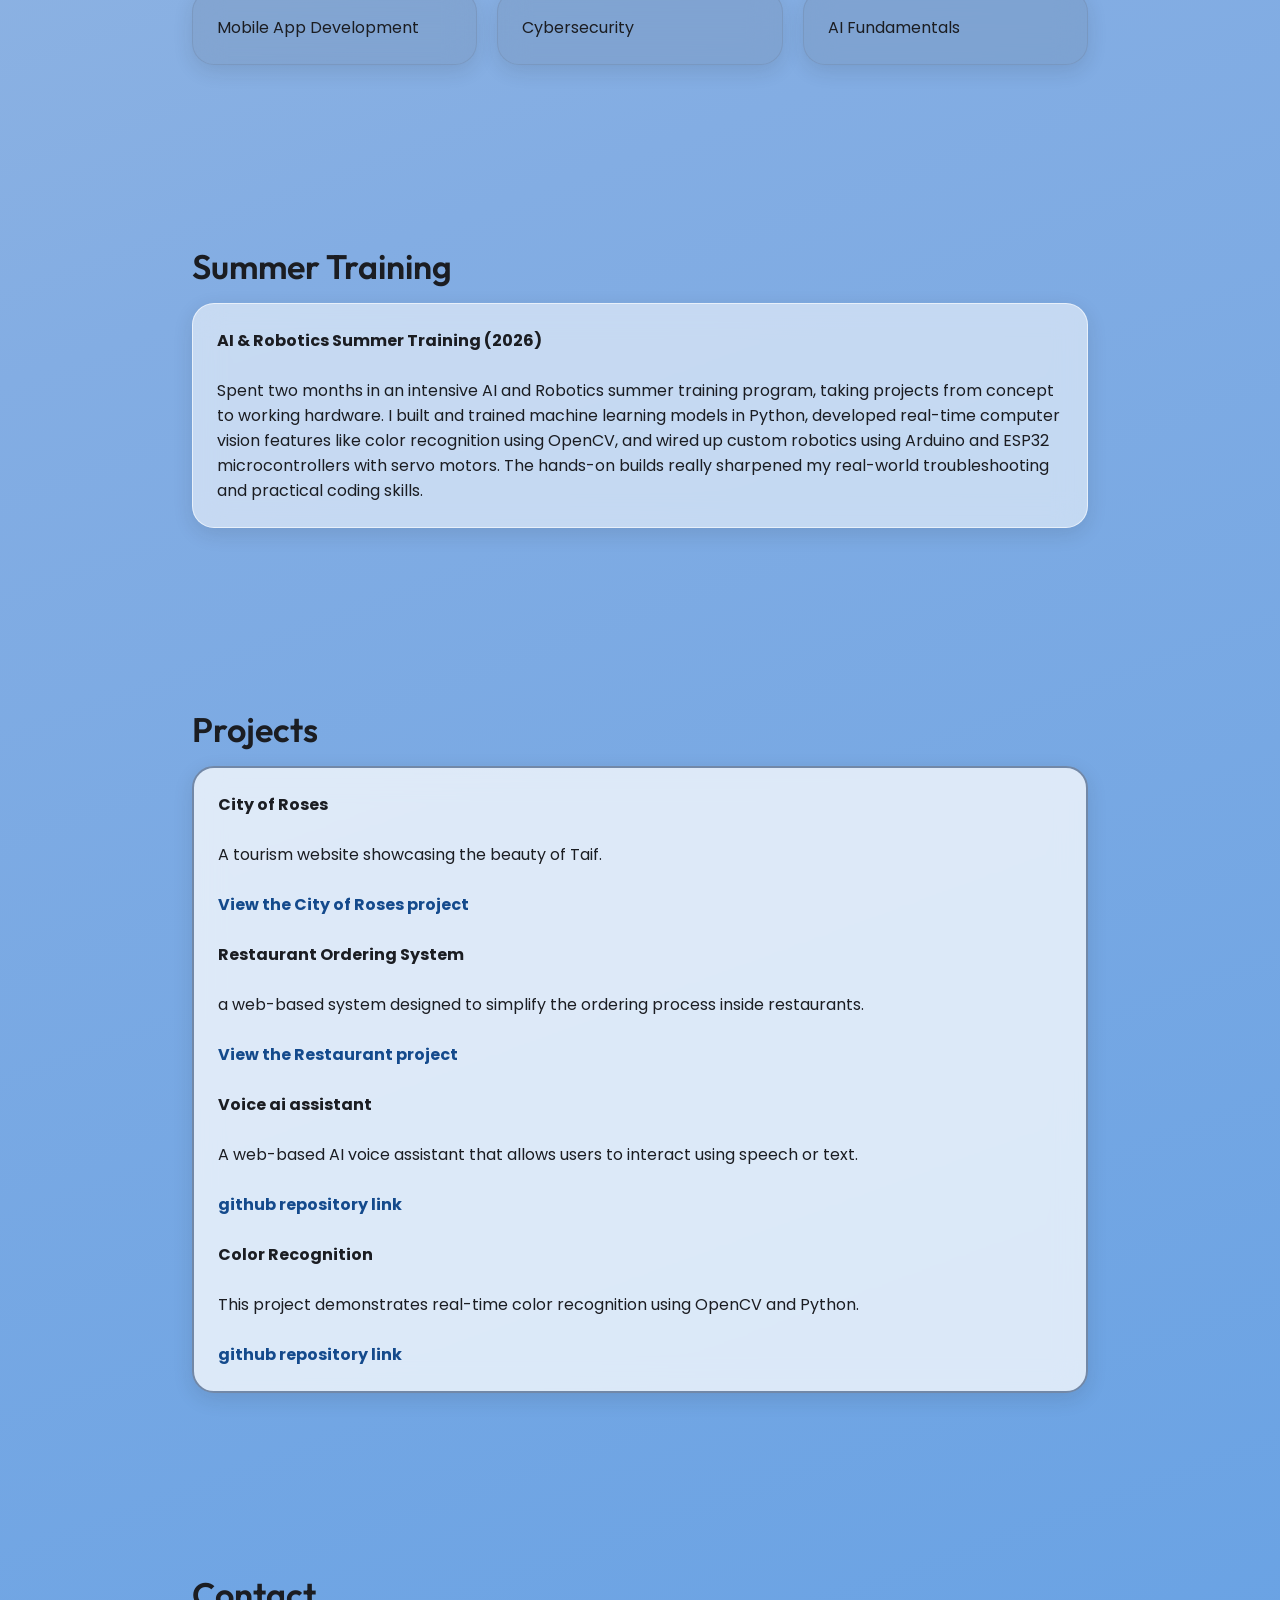
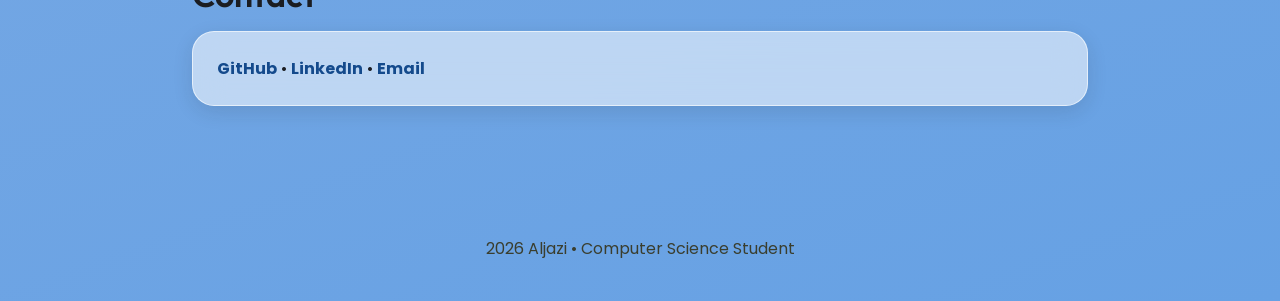
==== commit f594bb25: "Update index.html" ====
--- a/index.html
+++ b/index.html
@@ -33,7 +33,7 @@
     </div>
 
     <div class="hero-image">
-        <img src="profile.png" alt="Profile">
+        <img src="images/profile.png" alt="Profile">
     </div>
 
 </section>
--- a/style.css
+++ b/style.css
@@ -0,0 +1,402 @@
+:root {
+  --accent: #7288A7;
+  --text: #1B1D22;
+  --sub: #3A3E2E;
+}
+
+* {
+  margin: 0;
+  padding: 0;
+  box-sizing: border-box;
+}
+
+html {
+  scroll-behavior: smooth;
+}
+
+body {
+  font-family: Poppins, sans-serif;
+  background: linear-gradient(160deg, #abc2df 0%, #83ade3 50%, #66a1e4 100%);
+  color: var(--text);
+}
+
+header {
+  position: sticky;
+  top: 0;
+  background: rgba(255, 255, 255, .55);
+  backdrop-filter: blur(15px);
+  padding: 18px 8%;
+  display: flex;
+  justify-content: space-between;
+  z-index: 10;
+}
+
+nav a {
+  margin-left: 20px;
+  color: var(--text);
+  text-decoration: none;
+  padding: 4px 2px;
+  border-bottom: 2px solid transparent;
+  transition: border-color .25s ease;
+}
+
+nav a:hover {
+  border-color: var(--accent);
+}
+
+section {
+  max-width: 1100px;
+  margin: auto;
+  padding: 90px 8%;
+}
+
+.hero{
+    display:flex;
+    justify-content:space-between;
+    align-items:center;
+    gap:60px;
+    flex-wrap:wrap;
+}
+
+.hero-text{
+    flex:1;
+}
+
+.hero-image{
+    flex:1;
+    display:flex;
+    justify-content:center;
+}
+
+.hero-image img{
+    width:220px;
+    height:220px;
+    object-fit:cover;
+
+    border-radius:50%;
+
+    border:4px solid #7288A7;
+
+    box-shadow:0 15px 40px rgba(0,0,0,.2);
+}
+
+h1 {
+  font: 700 clamp(36px, 8vw, 64px) Outfit, sans-serif;
+}
+
+h2 {
+  font: 600 clamp(24px, 5vw, 34px) Outfit, sans-serif;
+  margin-bottom: 15px;
+}
+
+.sub {
+  color: var(--sub);
+  max-width: 650px;
+  font-size: clamp(15px, 2vw, 17px);
+}
+
+.btn {
+  display: inline-block;
+  margin-top: 30px;
+  background: var(--accent);
+  padding: 14px 28px;
+  border-radius: 40px;
+  color: #fff;
+  text-decoration: none;
+  transition: transform .25s ease, box-shadow .25s ease;
+}
+
+.btn:hover {
+  transform: translateY(-2px);
+  box-shadow: 0 8px 18px rgba(0,0,0,.18);
+}
+
+.grid {
+  display: grid;
+  grid-template-columns: repeat(auto-fit, minmax(220px, 1fr));
+  gap: 20px;
+}
+
+.card {
+  background: rgba(255, 255, 255, .55);
+  backdrop-filter: blur(15px);
+  border: 1px solid rgba(255, 255, 255, .6);
+  padding: 24px;
+  border-radius: 22px;
+  box-shadow: 0 6px 20px rgba(33, 34, 31, .12);
+  color: var(--text);
+  transition: transform .25s ease, box-shadow .25s ease;
+}
+
+.card:hover {
+  transform: translateY(-4px);
+  box-shadow: 0 10px 26px rgba(233, 235, 231, 0.509);
+}
+
+.card-alt {
+  background: rgba(114, 136, 167, .28);
+  border-color: rgba(114, 136, 167, .4);
+}
+
+.card-highlight {
+  background: rgba(255, 255, 255, .75);
+  border: 2px solid var(--accent);
+}
+
+small {
+  color: var(--sub);
+}
+
+footer {
+  text-align: center;
+  padding: 40px;
+  color: var(--sub);
+}
+
+a {
+  color: #144A8C;
+  text-decoration: none;
+  font-weight: bold;
+}
+
+a:focus-visible,
+button:focus-visible {
+  outline: 3px solid var(--accent);
+  outline-offset: 3px;
+  border-radius: 4px;
+}
+
+.reveal {
+  opacity: 0;
+  transform: translateY(28px);
+  transition: opacity .8s ease, transform .8s ease;
+}
+
+.reveal.show {
+  opacity: 1;
+  transform: translateY(0);
+}
+
+@media (prefers-reduced-motion: reduce) {
+  .reveal {
+    opacity: 1;
+    transform: none;
+    transition: none;
+  }
+}
+
+#network-canvas{
+    position: fixed;
+    top: 0;
+    left: 0;
+    width: 100%;
+    height: 100%;
+    pointer-events: none;
+    z-index: -1;
+    opacity: 0.5;
+}
+
+header,
+section,
+footer{
+    position: relative;
+    z-index: 1;
+}
+.card{
+    position: relative;
+    z-index: 2;
+}
+
+/* ================================
+   RESUME SIDE TAB
+================================ */
+
+.resume-tab {
+    position: fixed;
+    right: 0;
+    top: 50%;
+    transform: translateY(-50%);
+    z-index: 9999;
+}
+
+/* Side button */
+
+.resume-trigger {
+    writing-mode: vertical-rl;
+    transform: rotate(180deg);
+
+    border: 1px solid rgba(255, 255, 255, 0.2);
+    border-right: none;
+
+    background: rgba(20, 20, 20, 0.85);
+    backdrop-filter: blur(12px);
+
+    color: white;
+    padding: 18px 12px;
+
+    border-radius: 12px 0 0 12px;
+
+    cursor: pointer;
+
+    display: flex;
+    align-items: center;
+    gap: 12px;
+
+    font-size: 12px;
+    font-weight: 600;
+    letter-spacing: 2px;
+
+    transition: all 0.3s ease;
+}
+
+.resume-trigger:hover {
+    padding-right: 18px;
+    background: rgba(35, 35, 35, 0.95);
+}
+
+.resume-arrow {
+    font-size: 16px;
+}
+
+/* Resume panel */
+
+.resume-panel {
+    position: absolute;
+    right: 0;
+    top: 50%;
+
+    width: 280px;
+
+    padding: 28px;
+
+    background: rgba(18, 18, 18, 0.96);
+    backdrop-filter: blur(20px);
+
+    border: 1px solid rgba(255, 255, 255, 0.15);
+    border-radius: 16px 0 0 16px;
+
+    box-shadow: 0 15px 50px rgba(0, 0, 0, 0.35);
+
+    transform: translate(110%, -50%);
+    opacity: 0;
+
+    pointer-events: none;
+
+    transition: all 0.35s ease;
+}
+
+/* Open state */
+
+.resume-panel.active {
+    transform: translate(0, -50%);
+    opacity: 1;
+    pointer-events: auto;
+}
+
+/* Close button */
+
+.resume-close {
+    position: absolute;
+    top: 12px;
+    right: 15px;
+
+    background: none;
+    border: none;
+
+    color: #aaa;
+
+    font-size: 24px;
+    cursor: pointer;
+
+    transition: color 0.2s ease;
+}
+
+.resume-close:hover {
+    color: white;
+}
+
+/* Icon */
+
+.resume-icon {
+    font-size: 30px;
+    margin-bottom: 12px;
+}
+
+/* Text */
+
+.resume-panel h3 {
+    margin: 0 0 8px;
+
+    color: white;
+
+    font-size: 22px;
+}
+
+.resume-panel p {
+    margin: 0 0 22px;
+
+    color: #aaa;
+
+    font-size: 13px;
+    line-height: 1.6;
+}
+
+/* Buttons */
+
+.resume-buttons {
+    display: flex;
+    flex-direction: column;
+    gap: 10px;
+}
+
+.resume-buttons a {
+    text-align: center;
+
+    padding: 11px 15px;
+
+    border-radius: 8px;
+
+    text-decoration: none;
+
+    font-size: 13px;
+    font-weight: 600;
+
+    transition: all 0.25s ease;
+}
+
+/* View */
+
+.resume-view {
+    background: white;
+    color: #111;
+}
+
+.resume-view:hover {
+    transform: translateY(-2px);
+}
+
+/* Download */
+
+.resume-download {
+    border: 1px solid rgba(255, 255, 255, 0.2);
+    color: white;
+}
+
+.resume-download:hover {
+    background: rgba(255, 255, 255, 0.08);
+}
+
+
+
+@media (max-width: 600px) {
+
+    .resume-trigger {
+        padding: 14px 9px;
+        font-size: 10px;
+    }
+
+    .resume-panel {
+        width: 240px;
+        padding: 24px;
+    }
+}
